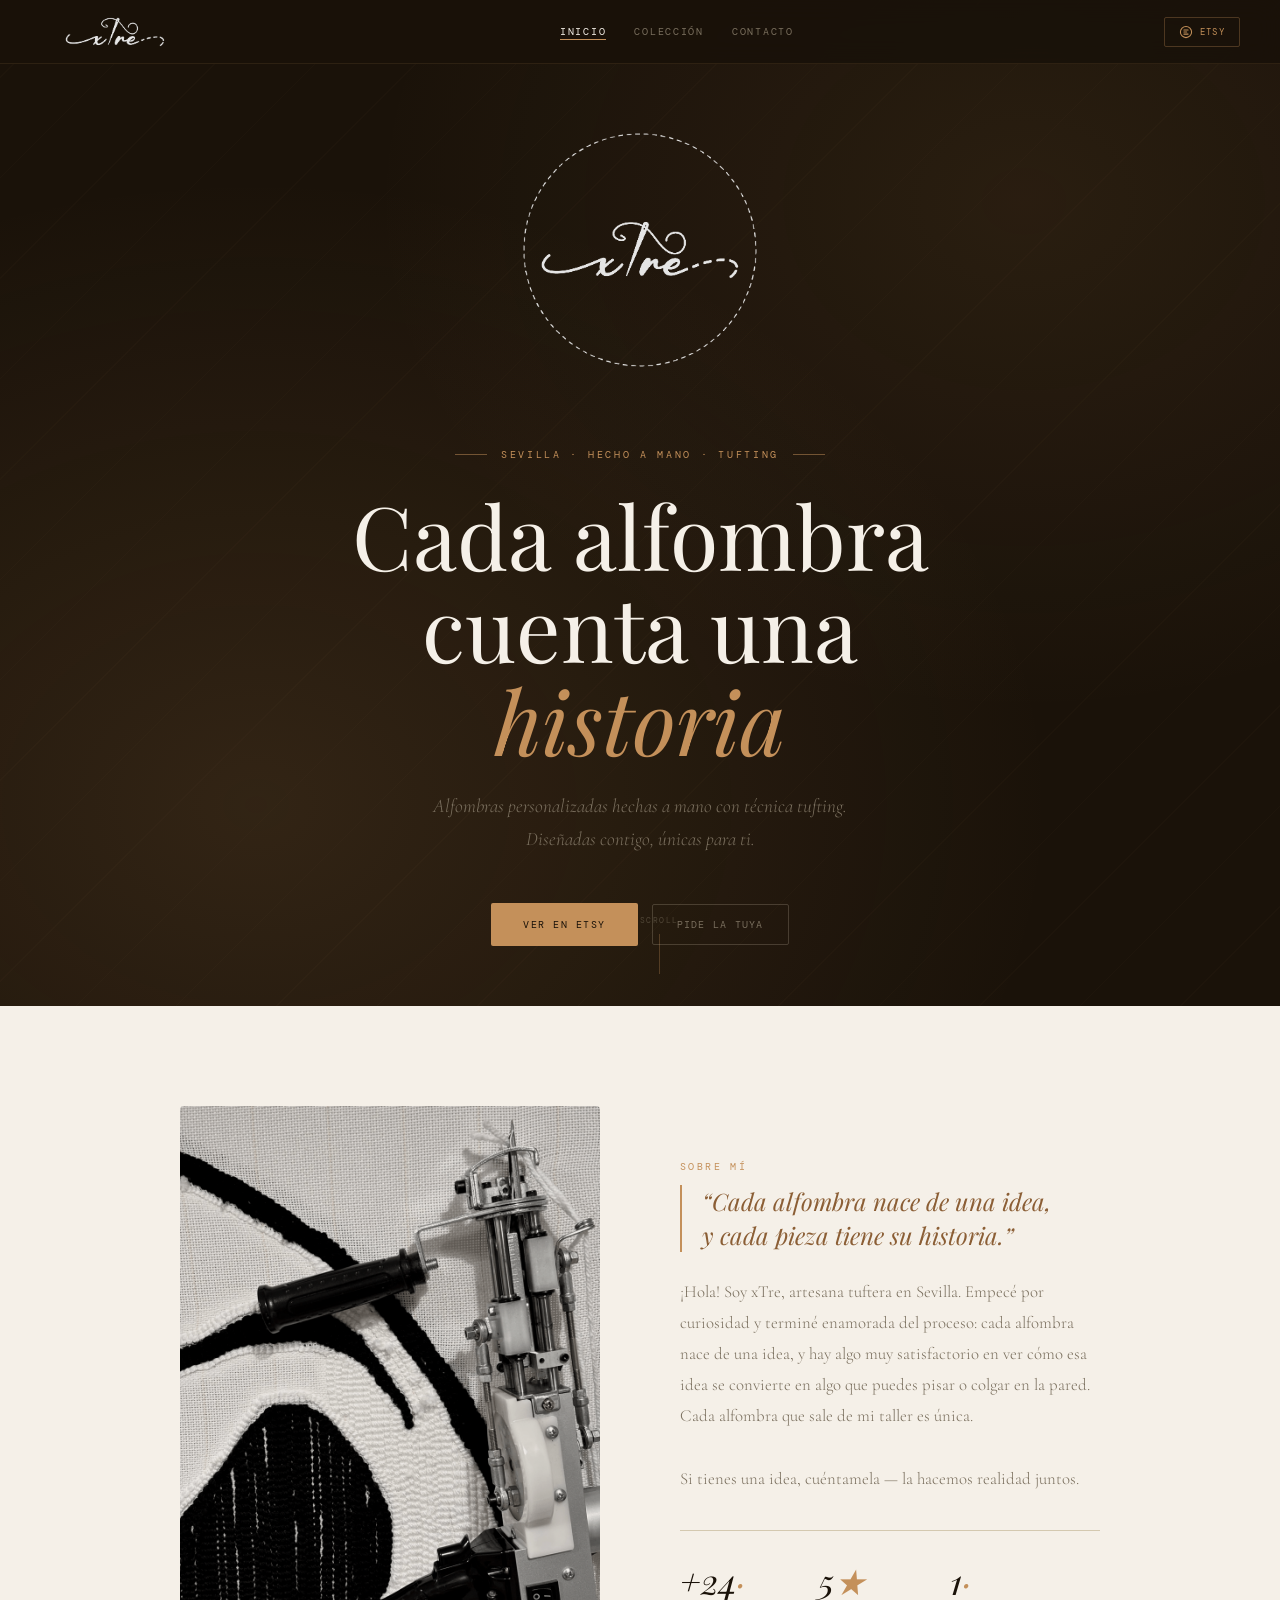
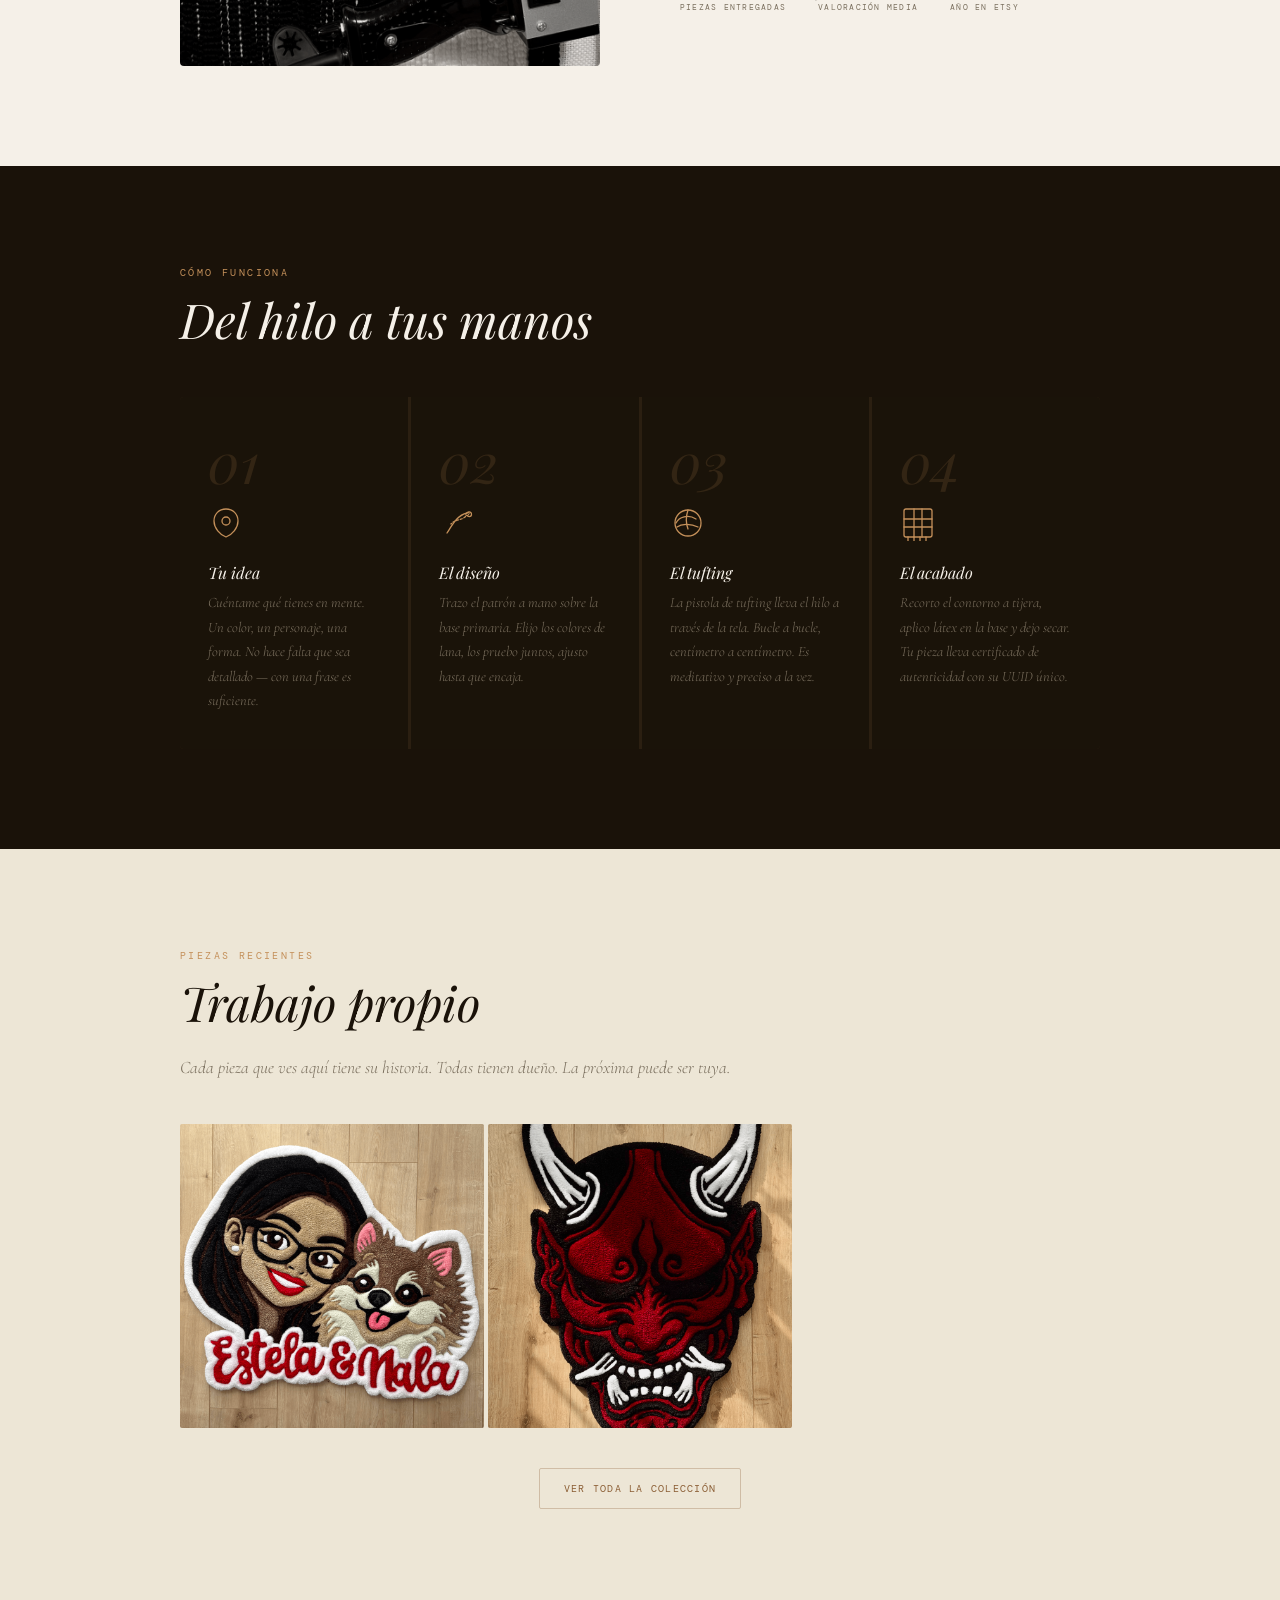
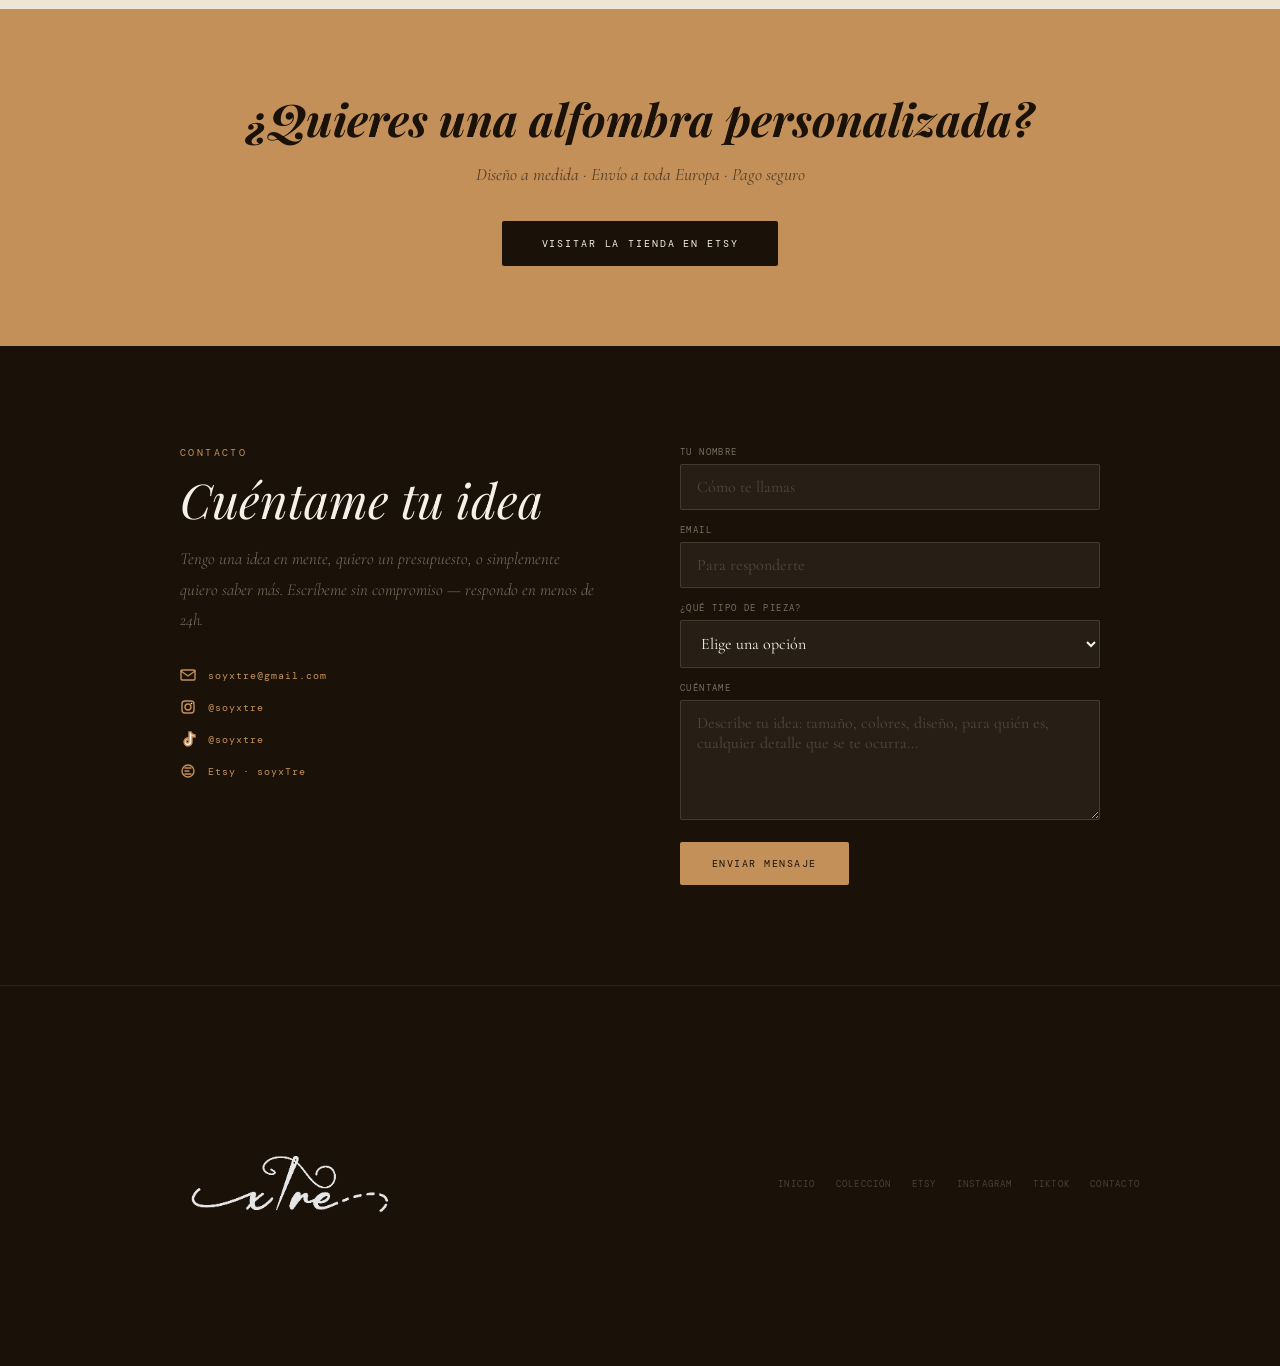
==== index.html @ 7f1e28dc "soyxtre" ====
<!DOCTYPE html>
<html lang="es">
<head>
<meta charset="UTF-8">
<meta name="viewport" content="width=device-width, initial-scale=1.0">
<link rel="preconnect" href="https://fonts.googleapis.com">
<link href="https://fonts.googleapis.com/css2?family=Playfair+Display:ital,wght@0,400;0,700;1,400&family=Cormorant+Garamond:ital,wght@0,300;0,400;1,300;1,400&family=DM+Mono:wght@300;400&display=swap" rel="stylesheet">
<link rel="stylesheet" href="styles.css">
<title>soyXtre · Alfombras artesanales hechas a mano · Sevilla</title>
<meta name="description" content="Alfombras personalizadas hechas a mano con técnica tufting en Sevilla. Cada pieza es única.">
<style>

:root{
  --ink:#1a1209; --cream:#f5f0e8; --warm:#ede6d6;
  --accent:#c4905a; --accent-dark:#8b5e35;
  --lino:#d4c9b0; --muted:#7a6f5e; --white:#faf8f4;
  --r:4px;
}
*,*::before,*::after{margin:0;padding:0;box-sizing:border-box;}
html{scroll-behavior:smooth;}

body{
  background:var(--ink);color:var(--cream);
  font-family:'Cormorant Garamond',serif;
  overflow-x:hidden;
}

/* ── SECTIONS BASE ── */
.section{padding:100px 0;}
.container{max-width:1000px;margin:0 auto;padding:0 40px;}
.sec-label{
  font-family:'DM Mono',monospace;font-size:.6rem;
  letter-spacing:.25em;text-transform:uppercase;color:var(--accent);
  margin-bottom:12px;
}
.sec-title{
  font-family:'Playfair Display',serif;font-size:clamp(2rem,4vw,3rem);
  font-weight:400;font-style:italic;color:var(--cream);
  line-height:1.2;margin-bottom:20px;
}
.sec-title span{color:var(--accent);}
.sec-body{
  font-family:'Cormorant Garamond',serif;font-size:1.1rem;
  font-weight:300;font-style:italic;color:var(--muted);
  line-height:1.8;max-width:560px;
}

/* ── HERO ── */
.hero{
  min-height:100vh;display:flex;flex-direction:column;
  align-items:center;justify-content:center;
  text-align:center;position:relative;overflow:hidden;
  padding:100px 40px 60px;
}
.hero::before{
  content:'';position:absolute;inset:0;z-index:0;
  background:
    radial-gradient(ellipse at 20% 80%,rgba(196,144,90,.14) 0%,transparent 55%),
    radial-gradient(ellipse at 80% 20%,rgba(196,144,90,.09) 0%,transparent 45%),
    repeating-linear-gradient(-45deg,transparent,transparent 70px,
      rgba(196,144,90,.022) 70px,rgba(196,144,90,.022) 71px);
}
.hero-content{position:relative;z-index:1;max-width:720px;}
.hero-logo{
  margin:0 auto 48px;
}
.hero-logo img{
  height:300px;display:block;margin:0 auto;
  filter:invert(1) brightness(0.9);
  clip-path:circle(42% at 50% 50%);
  animation:fadeDown .9s .1s ease both;
}
.hero-eyebrow{
  font-family:'DM Mono',monospace;font-size:.6rem;
  letter-spacing:.28em;text-transform:uppercase;color:var(--accent);
  margin-bottom:28px;
  display:flex;align-items:center;justify-content:center;gap:14px;
  animation:fadeUp .8s .3s ease both;opacity:0;
}
.hero-eyebrow::before,.hero-eyebrow::after{
  content:'';display:block;width:32px;height:1px;
  background:var(--accent);opacity:.5;
}
.hero-headline{
  font-family:'Playfair Display',serif;
  font-size:clamp(2.8rem,7vw,5.5rem);
  font-weight:400;line-height:1.05;
  color:var(--cream);margin-bottom:24px;
  animation:fadeUp .8s .4s ease both;opacity:0;
}
.hero-headline em{color:var(--accent);font-style:italic;}
.hero-sub{
  font-family:'Cormorant Garamond',serif;font-size:1.2rem;
  font-weight:300;font-style:italic;color:var(--muted);
  line-height:1.7;margin-bottom:48px;
  animation:fadeUp .8s .55s ease both;opacity:0;
}
.hero-actions{
  display:flex;align-items:center;justify-content:center;gap:14px;flex-wrap:wrap;
  animation:fadeUp .8s .7s ease both;opacity:0;
}
.btn-primary{
  font-family:'DM Mono',monospace;font-size:.62rem;
  letter-spacing:.15em;text-transform:uppercase;
  background:var(--accent);color:var(--ink);
  border:none;border-radius:2px;padding:15px 32px;
  cursor:pointer;text-decoration:none;
  transition:background .2s,transform .1s;display:inline-block;
}
.btn-primary:hover{background:#d4a472;}
.btn-ghost{
  font-family:'DM Mono',monospace;font-size:.6rem;
  letter-spacing:.13em;text-transform:uppercase;
  background:transparent;color:var(--muted);
  border:1px solid rgba(212,201,176,.22);border-radius:2px;
  padding:13px 24px;cursor:pointer;text-decoration:none;
  transition:color .2s,border-color .2s;display:inline-block;
}
.btn-ghost:hover{color:var(--cream);border-color:rgba(212,201,176,.5);}

.hero-scroll {
  display: none;
}

@media (min-width: 768px) {
  .hero-scroll {
    position:absolute;bottom:32px;left:50%;transform:translateX(-50%);
    font-family:'DM Mono',monospace;font-size:.52rem;letter-spacing:.18em;
    text-transform:uppercase;color:rgba(122,111,94,.5);
    display:flex;flex-direction:column;align-items:center;gap:8px;
    animation:fadeUp .8s 1.1s ease both;opacity:0;
  }
  .hero-scroll::after{
    content:'';width:1px;height:40px;background:rgba(196,144,90,.3);
    animation:scrollLine 2s 1.5s ease infinite;
  }
  @keyframes scrollLine{
    0%{transform:scaleY(0);transform-origin:top;}
    50%{transform:scaleY(1);transform-origin:top;}
    51%{transform:scaleY(1);transform-origin:bottom;}
    100%{transform:scaleY(0);transform-origin:bottom;}
  }
}



/* ── SOBRE MÍ ── */
.about{background:var(--cream);color:var(--ink);}
.about-grid{
  display:grid;grid-template-columns:1fr 1fr;gap:80px;align-items:center;
}
.about-img-wrap{
  aspect-ratio:3/4;background:var(--warm);border-radius:var(--r);
  overflow:hidden;position:relative;
}
.about-img-placeholder{
  width:100%;height:100%;display:flex;align-items:center;justify-content:center;
  background:linear-gradient(135deg,var(--warm) 0%,var(--lino) 100%);
}
.about-img-placeholder .about-placeholder-text{
  position:absolute;bottom:24px;left:24px;right:24px;
  font-family:'DM Mono',monospace;font-size:.52rem;letter-spacing:.12em;
  text-transform:uppercase;color:var(--muted);opacity:.6;
}
.about-img-placeholder img {
  width: 100%;
  height: 100%;
  object-fit: cover;
  display: block;
}
.about-text .sec-title{color:var(--ink);}
.about-logo-img{
  height:120px;width:auto;display:block;
  /* ink on cream bg: shows naturally, clip removes dashed circle */
  clip-path:circle(42% at 50% 50%);
}
.about-quote{
  font-family:'Playfair Display',serif;font-size:1.5rem;
  font-style:italic;color:var(--accent-dark);
  line-height:1.4;margin-bottom:24px;border-left:2px solid var(--accent);
  padding-left:20px;
}
.about-body{
  font-family:'Cormorant Garamond',serif;font-size:1.05rem;
  font-weight:300;color:var(--muted);line-height:1.85;
}
.about-stats{
  display:flex;gap:32px;margin-top:36px;padding-top:32px;
  border-top:1px solid var(--lino);
}
.stat-item{}
.stat-n{
  font-family:'Playfair Display',serif;font-size:2.2rem;
  font-style:italic;color:var(--ink);line-height:1;
}
.stat-n span{color:var(--accent);}
.stat-label{
  font-family:'DM Mono',monospace;font-size:.52rem;letter-spacing:.15em;
  text-transform:uppercase;color:var(--muted);margin-top:4px;
}

/* ── PROCESO ── */
.process{background:var(--ink);}
.process-grid{
  display:grid;grid-template-columns:repeat(4,1fr);gap:3px;
  background:rgba(196,144,90,.1);border-radius:var(--r);overflow:hidden;
  margin-top:48px;
}
.process-step{
  background:rgba(26,18,9,.95);padding:36px 28px;
  position:relative;
}
.step-num{
  font-family:'Playfair Display',serif;font-size:3.5rem;
  font-style:italic;color:rgba(196,144,90,.15);line-height:1;
  margin-bottom:16px;
}
.step-icon{
  width:36px;height:36px;margin-bottom:16px;
  stroke:var(--accent);fill:none;stroke-width:1.3;
  stroke-linecap:round;stroke-linejoin:round;
}
.step-title{
  font-family:'Playfair Display',serif;font-size:1rem;
  font-style:italic;color:var(--cream);margin-bottom:8px;
}
.step-body{
  font-family:'Cormorant Garamond',serif;font-size:.9rem;
  font-weight:300;font-style:italic;color:var(--muted);line-height:1.7;
}

/* ── GALERÍA ── */
.gallery-sec{background:var(--warm);}
.gallery-sec .sec-title{color:var(--ink);}
.gallery-sec .sec-body{color:var(--muted);}
.gallery-grid-home{
  display:grid;
  grid-template-columns:repeat(auto-fill,minmax(240px,1fr));
  gap:4px;margin-top:40px;
}
.gallery-card{
  aspect-ratio:1;overflow:hidden;border-radius:2px;
  background:var(--lino);position:relative;cursor:pointer;
}
.gallery-card img{
  width:100%;height:100%;object-fit:cover;
  transition:transform .5s ease;display:block;
}
.gallery-card:hover img{transform:scale(1.06);}
.gallery-card-overlay{
  position:absolute;inset:0;
  background:linear-gradient(to top,rgba(26,18,9,.8) 0%,transparent 60%);
  opacity:0;transition:opacity .3s;
  display:flex;align-items:flex-end;padding:16px;
}
.gallery-card:hover .gallery-card-overlay{opacity:1;}
.gallery-card-name{
  font-family:'Playfair Display',serif;font-size:.95rem;
  font-style:italic;color:var(--cream);
}
.gallery-placeholder{
  width:100%;height:100%;
  background:linear-gradient(135deg,var(--lino) 0%,var(--warm) 100%);
  display:flex;align-items:center;justify-content:center;
}
.gallery-placeholder svg{
  width:36px;height:36px;stroke:rgba(139,94,53,.4);fill:none;
  stroke-width:1.2;stroke-linecap:round;
}
.gallery-cta{
  text-align:center;margin-top:40px;
}

/* ── CONTACTO ── */
.contact-sec{background:var(--ink);}
.contact-grid{
  display:grid;grid-template-columns:1fr 1fr;gap:80px;align-items:start;
}
.contact-info .sec-title{margin-bottom:16px;}
.contact-info p{
  font-family:'Cormorant Garamond',serif;font-size:1.05rem;
  font-weight:300;font-style:italic;color:var(--muted);
  line-height:1.8;margin-bottom:32px;
}
.contact-details{display:flex;flex-direction:column;gap:16px;}
.contact-detail{
  display:flex;align-items:center;gap:12px;
}
.contact-detail svg{
  width:16px;height:16px;stroke:var(--accent);fill:none;
  stroke-width:1.4;stroke-linecap:round;flex-shrink:0;
}
.contact-detail span{
  font-family:'DM Mono',monospace;font-size:.62rem;
  letter-spacing:.1em;color:var(--muted);
}
.contact-detail a{color:var(--accent);text-decoration:none;}
.contact-detail a:hover{color:var(--cream);}

/* FORM */
.contact-form{display:flex;flex-direction:column;gap:14px;}
.form-field{display:flex;flex-direction:column;gap:6px;}
.form-label{
  font-family:'DM Mono',monospace;font-size:.55rem;
  letter-spacing:.16em;text-transform:uppercase;color:var(--muted);
}
.form-input{
  background:rgba(245,240,232,.06);
  border:1px solid rgba(212,201,176,.16);
  border-radius:2px;padding:12px 16px;
  font-family:'Cormorant Garamond',serif;font-size:1rem;
  color:var(--cream);outline:none;width:100%;
  transition:border-color .2s,background .2s;
}
.form-input:focus{
  border-color:rgba(196,144,90,.5);
  background:rgba(245,240,232,.09);
}
.form-input::placeholder{color:rgba(122,111,94,.5);}
textarea.form-input{resize:vertical;min-height:120px;}
.form-submit{
  display:flex;align-items:center;gap:12px;margin-top:8px;
}
.form-status{
  font-family:'DM Mono',monospace;font-size:.58rem;
  letter-spacing:.1em;color:rgba(138,173,142,.8);
  display:none;
}
.form-status.show{display:block;}

/* ── ETSY BANNER ── */
.etsy-banner-sec{
  background:var(--accent);padding:80px 40px;text-align:center;
}
.etsy-banner-title{
  font-family:'Playfair Display',serif;font-size:clamp(1.8rem,4vw,2.8rem);
  font-style:italic;color:var(--ink);margin-bottom:16px;
}
.etsy-banner-sub{
  font-family:'Cormorant Garamond',serif;font-size:1.1rem;
  font-style:italic;color:rgba(26,18,9,.65);margin-bottom:36px;
}
.btn-etsy-big{
  font-family:'DM Mono',monospace;font-size:.65rem;
  letter-spacing:.18em;text-transform:uppercase;
  background:var(--ink);color:var(--cream);
  border:none;border-radius:2px;padding:16px 40px;
  cursor:pointer;text-decoration:none;display:inline-block;
  transition:opacity .2s;
}
.btn-etsy-big:hover{opacity:.8;}

/* ── ANIMATIONS ── */
@keyframes fadeUp{from{opacity:0;transform:translateY(16px)}to{opacity:1;transform:none}}
@keyframes fadeDown{from{opacity:0;transform:translateY(-12px)}to{opacity:1;transform:none}}
.reveal{
  opacity:0;transform:translateY(24px);
  transition:opacity .7s ease,transform .7s ease;
}
.reveal.visible{opacity:1;transform:none;}

/* ── RESPONSIVE ── */
@media(max-width:768px){
  .container{padding:0 20px;}
  .section{padding:72px 0;}
  .about-grid,.contact-grid{grid-template-columns:1fr;gap:48px;}
  .process-grid{grid-template-columns:repeat(2,1fr);}
  .nav-links{display:none;}
  .hero-headline{font-size:2.8rem;}
}
</style>
</head>
<body>

<nav class="site-nav">
  <a class="nav-logo" href="index.html">
    <img src="[data-uri]" alt="soyXtre">
  </a>
  <div class="nav-links">
    <a href="index.html" class="active">Inicio</a>
      <a href="certs.html">Colección</a>
      <a href="index.html#contacto">Contacto</a>
  </div>
  <a class="nav-etsy" href="https://www.etsy.com/shop/soyxTre" target="_blank" rel="noopener">
    <svg viewBox="0 0 20 20" fill="none" stroke="currentColor" stroke-width="1.5" stroke-linecap="round"><path d="M10 2C5.6 2 2 5.6 2 10s3.6 8 8 8 8-3.6 8-8-3.6-8-8-8z"/><path d="M7 7h6M7 10h4M7 13h6"/></svg>
    Etsy
  </a>
</nav>

<!-- ── HERO ── -->
<section class="hero" id="inicio">
  <div class="hero-content">
    <div class="hero-logo">
      <img src="[data-uri]" alt="soyXtre">
    </div>
    <div class="hero-eyebrow">Sevilla · Hecho a mano · Tufting</div>
    <h1 class="hero-headline">
      Cada alfombra<br>cuenta una <em>historia</em>
    </h1>
    <p class="hero-sub">
      Alfombras personalizadas hechas a mano con técnica tufting.<br>
      Diseñadas contigo, únicas para ti.
    </p>
    <div class="hero-actions">
      <a href="https://www.etsy.com/shop/soyxTre" target="_blank" class="btn-primary">Ver en Etsy</a>
      <a href="#contacto" class="btn-ghost">Pide la tuya</a>
    </div>
  </div>
  <div class="hero-scroll">Scroll</div>
</section>

<!-- ── SOBRE MÍ ── -->
<section class="section about" id="sobre-mi">
  <div class="container">
    <div class="about-grid">
      <div class="about-img-wrap reveal">
        <div class="about-img-placeholder">
          <img src="[data-uri]" alt="soyXtre">
        </div>
      </div>
      <div class="about-text reveal">
        <div class="sec-label">Sobre mí</div>
        <div class="about-quote">
          “Cada alfombra nace de una idea,<br> y cada pieza tiene su historia.”
        </div>
        <p class="about-body">
        ¡Hola! Soy xTre, artesana tuftera en Sevilla. Empecé por curiosidad y terminé enamorada del proceso: cada alfombra nace de una idea, y hay algo muy satisfactorio en ver cómo esa idea se convierte en algo que puedes pisar o colgar en la pared.
        Cada alfombra que sale de mi taller es única. <br><br>Si tienes una idea, cuéntamela — la hacemos realidad juntos.
        </p>
        <div class="about-stats">
          <div class="stat-item">
            <div class="stat-n">+24<span>·</span></div>
            <div class="stat-label">Piezas entregadas</div>
          </div>
          <div class="stat-item">
            <div class="stat-n">5<span>★</span></div>
            <div class="stat-label">Valoración media</div>
          </div>
          <div class="stat-item">
            <div class="stat-n">1<span>·</span></div>
            <div class="stat-label">Año en Etsy</div>
          </div>
        </div>
      </div>
    </div>
  </div>
</section>

<!-- ── PROCESO ── -->
<section class="section process" id="proceso">
  <div class="container">
    <div class="sec-label reveal">Cómo funciona</div>
    <h2 class="sec-title reveal">Del hilo a tus <em>manos</em></h2>
    <div class="process-grid">
      <div class="process-step reveal">
        <div class="step-num">01</div>
        <svg class="step-icon" viewBox="0 0 36 36">
          <path d="M18 4 C11 4,6 9,6 16 C6 23,12 30,18 32 C24 30,30 23,30 16 C30 9,25 4,18 4Z"/>
          <circle cx="18" cy="16" r="4"/>
        </svg>
        <div class="step-title">Tu idea</div>
        <p class="step-body">Cuéntame qué tienes en mente. Un color, un personaje, una forma. No hace falta que sea detallado — con una frase es suficiente.</p>
      </div>
      <div class="process-step reveal">
        <div class="step-num">02</div>
        <svg class="step-icon" viewBox="0 0 36 36">
          <path d="M8 28 C12 22,18 10,28 8"/>
          <path d="M28 8 C30 6,33 7,32.5 10 C32 12,29 12,28 10.5"/>
          <ellipse cx="28.5" cy="9" rx="2" ry="1.2" transform="rotate(-45 28.5 9)" stroke-width="1"/>
          <path d="M26.5 11.5 C22 16,16 14,12 19" stroke-dasharray="2 2"/>
        </svg>
        <div class="step-title">El diseño</div>
        <p class="step-body">Trazo el patrón a mano sobre la base primaria. Elijo los colores de lana, los pruebo juntos, ajusto hasta que encaja.</p>
      </div>
      <div class="process-step reveal">
        <div class="step-num">03</div>
        <svg class="step-icon" viewBox="0 0 36 36">
          <circle cx="18" cy="18" r="13"/>
          <path d="M6 18 C9 12,18 9,26 14"/>
          <path d="M7 22 C11 19,20 18,28 22"/>
          <path d="M18 5 C16 11,15 16,18 24"/>
        </svg>
        <div class="step-title">El tufting</div>
        <p class="step-body">La pistola de tufting lleva el hilo a través de la tela. Bucle a bucle, centímetro a centímetro. Es meditativo y preciso a la vez.</p>
      </div>
      <div class="process-step reveal">
        <div class="step-num">04</div>
        <svg class="step-icon" viewBox="0 0 36 36">
          <rect x="4" y="4" width="28" height="28" rx="2"/>
          <line x1="4" y1="14" x2="32" y2="14"/>
          <line x1="4" y1="22" x2="32" y2="22"/>
          <line x1="14" y1="4" x2="14" y2="32"/>
          <line x1="22" y1="4" x2="22" y2="32"/>
          <line x1="8" y1="32" x2="8" y2="36"/>
          <line x1="14" y1="32" x2="14" y2="36"/>
          <line x1="20" y1="32" x2="20" y2="36"/>
          <line x1="26" y1="32" x2="26" y2="36"/>
        </svg>
        <div class="step-title">El acabado</div>
        <p class="step-body">Recorto el contorno a tijera, aplico látex en la base y dejo secar. Tu pieza lleva certificado de autenticidad con su UUID único.</p>
      </div>
    </div>
  </div>
</section>

<!-- ── GALERÍA ── -->
<section class="section gallery-sec" id="galeria">
  <div class="container">
    <div class="sec-label reveal">Piezas recientes</div>
    <h2 class="sec-title reveal" style="color:var(--ink);">Trabajo <em>propio</em></h2>
    <p class="sec-body reveal">Cada pieza que ves aquí tiene su historia. Todas tienen dueño. La próxima puede ser tuya.</p>
    <div class="gallery-grid-home" id="gallery-home">
      <!-- populated by JS from certs JSONs -->
    </div>
    <div class="gallery-cta reveal">
      <a href="certs.html" class="btn-ghost" style="border-color:rgba(139,94,53,.3);color:var(--accent-dark);">Ver toda la colección</a>
    </div>
  </div>
</section>

<!-- ── ETSY BANNER ── -->
<div class="etsy-banner-sec reveal">
  <h2 class="etsy-banner-title">¿Quieres una alfombra personalizada?</h2>
  <p class="etsy-banner-sub">Diseño a medida · Envío a toda Europa · Pago seguro</p>
  <a href="https://www.etsy.com/shop/soyxTre" target="_blank" class="btn-etsy-big">Visitar la tienda en Etsy</a>
</div>

<!-- ── CONTACTO ── -->
<section class="section contact-sec" id="contacto">
  <div class="container">
    <div class="contact-grid">
      <div class="contact-info reveal">
        <div class="sec-label">Contacto</div>
        <h2 class="sec-title">Cuéntame tu <em>idea</em></h2>
        <p>Tengo una idea en mente, quiero un presupuesto, o simplemente quiero saber más. Escríbeme sin compromiso — respondo en menos de 24h.</p>
        <div class="contact-details">
          <div class="contact-detail">
            <svg viewBox="0 0 16 16"><path d="M14 3H2a1 1 0 0 0-1 1v8a1 1 0 0 0 1 1h12a1 1 0 0 0 1-1V4a1 1 0 0 0-1-1z"/><path d="M1 4l7 5 7-5"/></svg>
            <span><a href="mailto:soyxtre@gmail.com">soyxtre@gmail.com</a></span>
          </div>
          <div class="contact-detail">
            <svg viewBox="0 0 16 16"><rect x="2" y="2" width="12" height="12" rx="3"/><circle cx="8" cy="8" r="3"/><circle cx="11.5" cy="4.5" r=".8" fill="currentColor" stroke="none"/></svg>
            <span><a href="https://www.instagram.com/soyxtre/" target="_blank">@soyxtre</a></span>
          </div>
          <div class="contact-detail">
            <svg viewBox="0 0 16 16" fill="none" xmlns="http://www.w3.org/2000/svg"><path d="M11 1h-2v9.5a1.5 1.5 0 1 1-1.5-1.5c.17 0 .34.03.5.07V6.93A4 4 0 1 0 12 10.5V5.41A6.07 6.07 0 0 0 15 6V4a4.07 4.07 0 0 1-4-3z" fill="currentColor"/></svg>
            <span><a href="https://www.tiktok.com/@soyxtre" target="_blank">@soyxtre</a></span>
          </div>
          <div class="contact-detail">
            <svg viewBox="0 0 16 16"><path d="M8 2C5 2,2 4.7,2 8s3 6,6 6 6-2.7 6-6-2.7-6-6-6z"/><path d="M5 5h6M5 8h4M5 11h6"/></svg>
            <span><a href="https://www.etsy.com/shop/soyxTre" target="_blank">Etsy · soyxTre</a></span>
          </div>
        </div>
      </div>
      <div class="contact-form-wrap reveal">
        <form class="contact-form" id="contact-form">
          <div class="form-field">
            <label class="form-label" for="cf-name">Tu nombre</label>
            <input type="text" id="cf-name" class="form-input" placeholder="Cómo te llamas" required>
          </div>
          <div class="form-field">
            <label class="form-label" for="cf-email">Email</label>
            <input type="email" id="cf-email" class="form-input" placeholder="Para responderte" required>
          </div>
          <div class="form-field">
            <label class="form-label" for="cf-subject">¿Qué tipo de pieza?</label>
            <select id="cf-subject" class="form-input">
              <option value="">Elige una opción</option>
              <option>Alfombra de suelo personalizada</option>
              <option>Alfombra de pared</option>
              <option>Reposamuñecas de teclado</option>
              <option>Alfombra de coche</option>
              <option>Tengo una idea propia</option>
              <option>Solo quiero información</option>
            </select>
          </div>
          <div class="form-field">
            <label class="form-label" for="cf-msg">Cuéntame</label>
            <textarea id="cf-msg" class="form-input" placeholder="Describe tu idea: tamaño, colores, diseño, para quién es, cualquier detalle que se te ocurra..." required></textarea>
          </div>
          <div class="form-submit">
            <button type="submit" class="btn-primary">Enviar mensaje</button>
            <span class="form-status" id="form-status">✓ Mensaje enviado</span>
          </div>
        </form>
      </div>
    </div>
  </div>
</section>

<!-- ── FOOTER ── -->
<footer class="site-footer">
  <div class="footer-inner">
    <div class="footer-brand">
        <img src="[data-uri]" alt="soyXtre">
    </div>
    <div class="footer-links">
      <a href="/">Inicio</a>
      <a href="certs.html">Colección</a>
      <a href="https://www.etsy.com/shop/soyxTre" target="_blank">Etsy</a>
      <a href="https://www.instagram.com/soyxtre/" target="_blank">Instagram</a>
      <a href="https://www.tiktok.com/@soyxtre" target="_blank">Tiktok</a>
      <a href="#contacto">Contacto</a>
    </div>
  </div>
</footer>

<script>
// ── Intersection Observer for reveal animations ───────────────────────────
(function(){
  var els = document.querySelectorAll('.reveal');
  var obs = new IntersectionObserver(function(entries){
    entries.forEach(function(e){
      if(e.isIntersecting){ e.target.classList.add('visible'); obs.unobserve(e.target); }
    });
  }, {threshold: 0.12});
  els.forEach(function(el){ obs.observe(el); });
})();

// ── Load gallery from certs JSONs ────────────────────────────────────────
(function(){
  var grid = document.getElementById('gallery-home');
  if(!grid) return;

  // Try to load a certs index, fall back to known files
  fetch('./index.json')
    .then(function(r){ return r.ok ? r.json() : Promise.reject(); })
    .then(function(ids){ loadCerts(ids.slice(0,6)); })
    .catch(function(){
      // No index — try a few hardcoded for demo
      grid.innerHTML = '<p style="font-family:monospace;font-size:.6rem;letter-spacing:.1em;color:rgba(122,111,94,.4);padding:20px 0;">Añade un <code>certs/index.json</code> con los UUIDs para mostrar la galería.</p>';
    });

  function loadCerts(ids){
    ids.forEach(function(id){
      fetch('./certs/json/' + id + '.json')
        .then(function(r){ return r.json(); })
        .then(function(d){ addCard(d, id); })
        .catch(function(){});
    });
  }

  function addCard(d, id){
    var card = document.createElement('a');
    card.className = 'gallery-card';
    card.href = './certs/' + id;
    if(d.images && d.images[0]){
      var img = document.createElement('img');
      img.src = d.images[0]; img.alt = d.name || ''; img.loading = 'lazy';
      card.appendChild(img);
    } else {
      var ph = document.createElement('div');
      ph.className = 'gallery-placeholder';
      ph.innerHTML = '<svg viewBox="0 0 48 48" stroke-linecap="round"><circle cx="24" cy="24" r="17"/><path d="M7 24 C15 22,33 22,41 24"/></svg>';
      card.appendChild(ph);
    }
    var ov = document.createElement('div');
    ov.className = 'gallery-card-overlay';
    ov.innerHTML = '<span class="gallery-card-name">' + (d.name||'') + '</span>';
    card.appendChild(ov);
    grid.appendChild(card);
  }
})();

// ── Contact form (Formspree or mailto fallback) ───────────────────────────
document.getElementById('contact-form').addEventListener('submit', function(e){
  e.preventDefault();
  var name    = document.getElementById('cf-name').value.trim();
  var email   = document.getElementById('cf-email').value.trim();
  var subject = document.getElementById('cf-subject').value;
  var msg     = document.getElementById('cf-msg').value.trim();

  // Option A: use Formspree — replace YOUR_FORM_ID
  // fetch('https://formspree.io/f/YOUR_FORM_ID', {
  //   method:'POST', headers:{'Content-Type':'application/json'},
  //   body: JSON.stringify({name,email,subject,message:msg})
  // }).then(...)

  // Option B: mailto fallback (works without backend)
  var body = encodeURIComponent(
    'Nombre: ' + name + '\n' +
    'Email: ' + email + '\n' +
    'Tipo de pieza: ' + subject + '\n\n' +
    msg
  );
  window.location.href = 'mailto:soyxtre@gmail.com?subject=Encargo soyXtre&body=' + body;

  var status = document.getElementById('form-status');
  status.classList.add('show');
  setTimeout(function(){ status.classList.remove('show'); }, 3000);
});
</script>
</body>
</html>
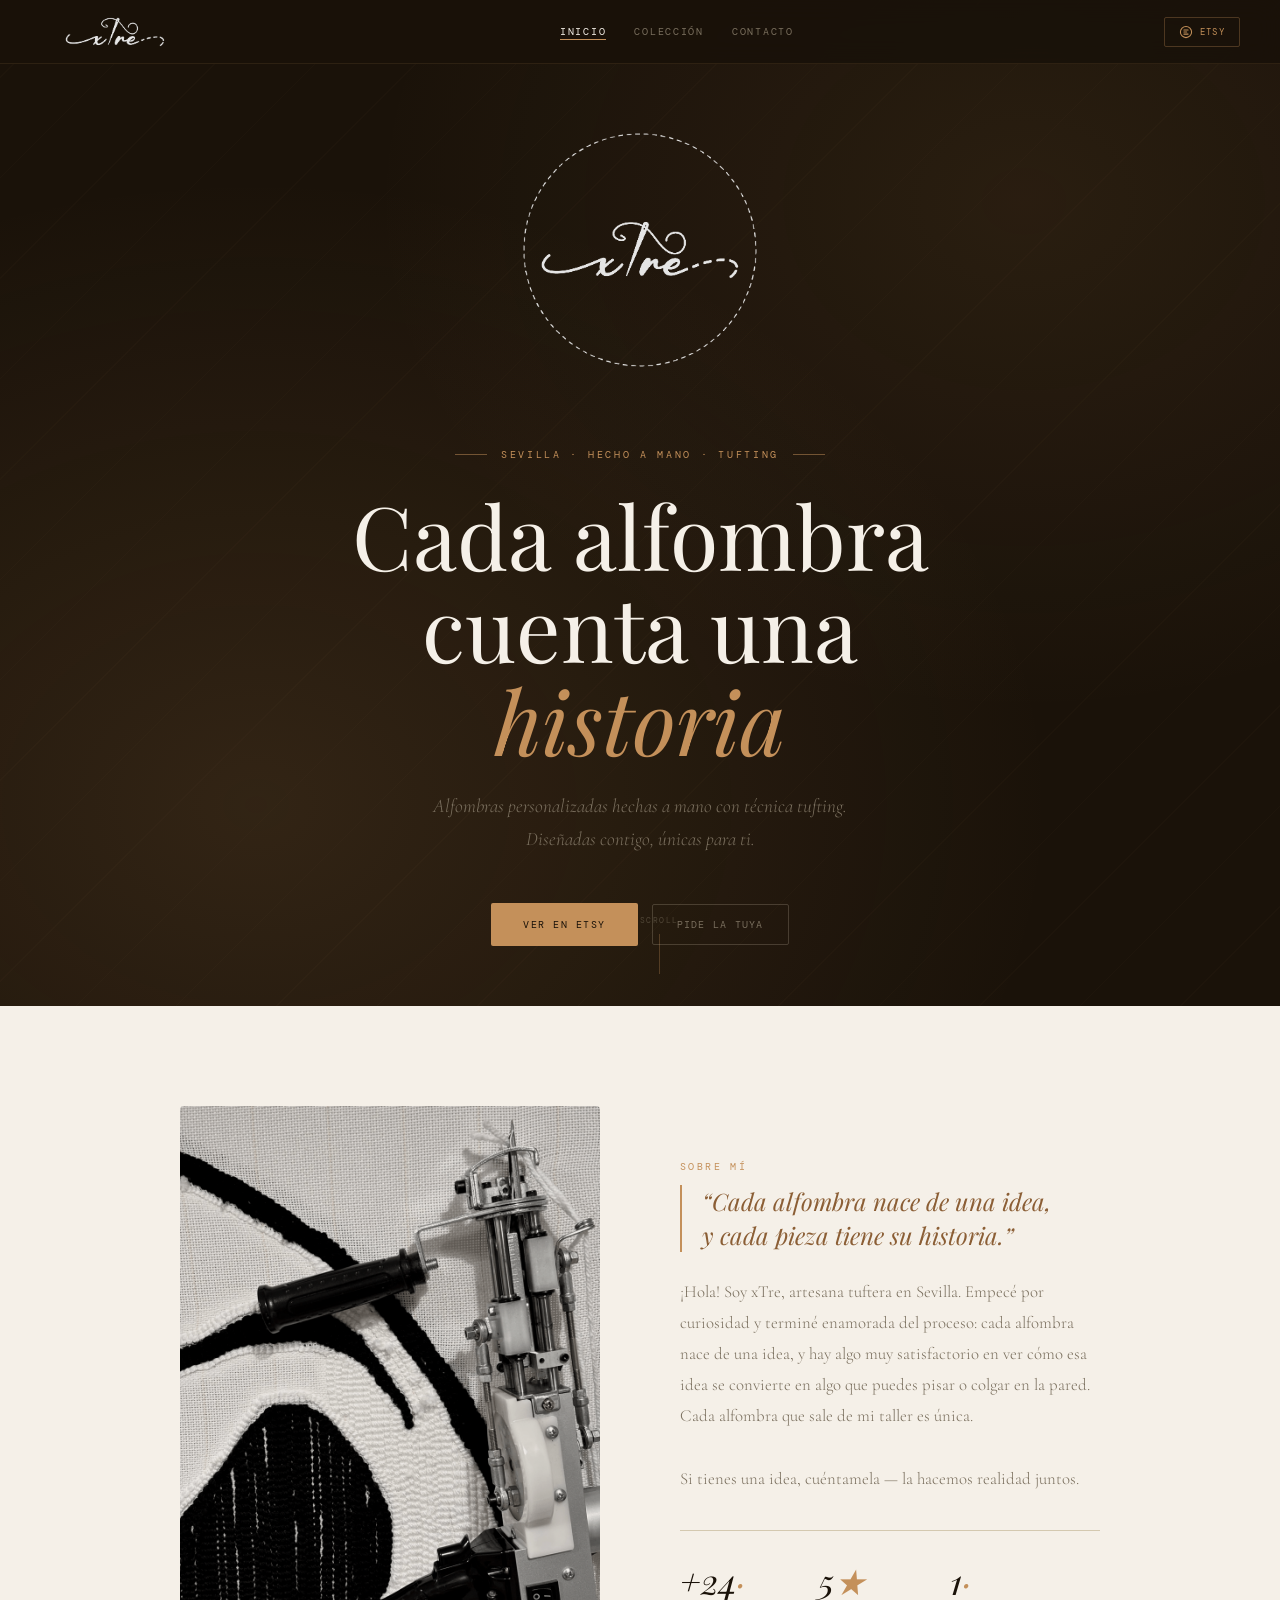
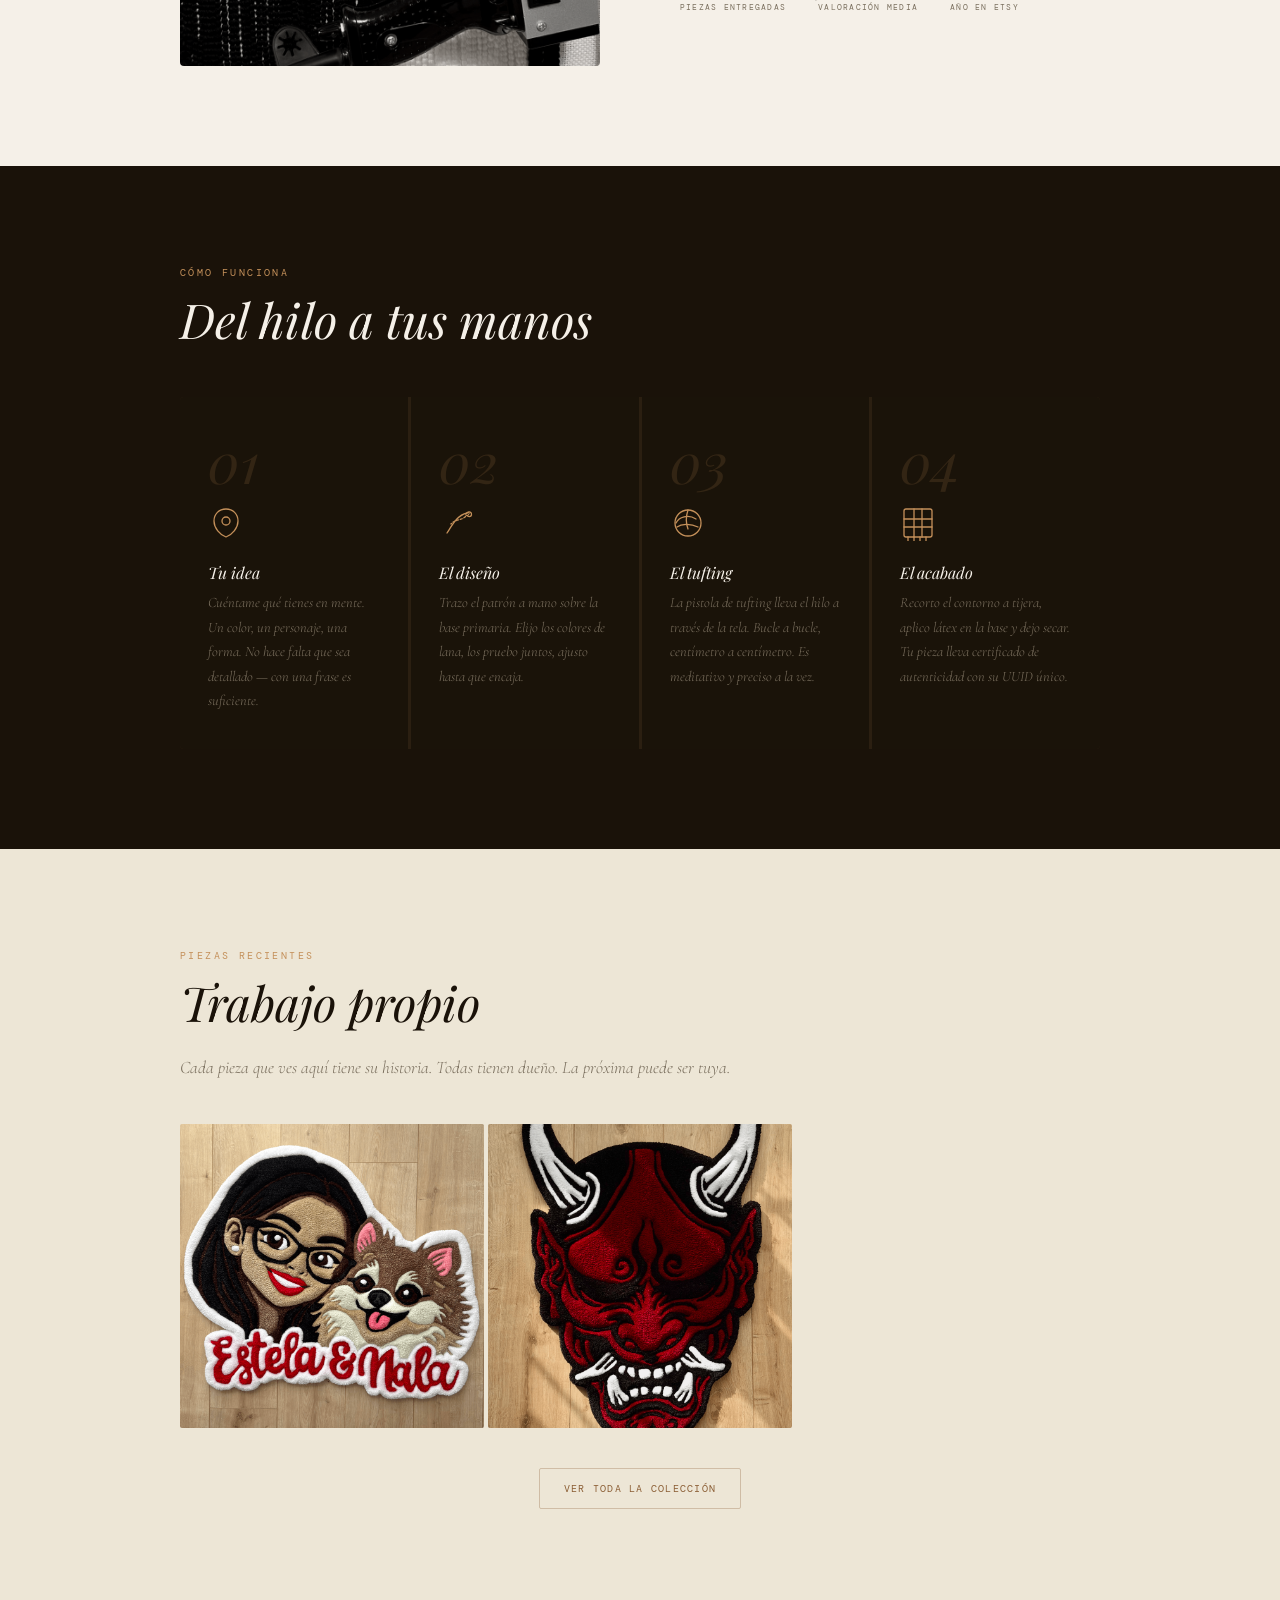
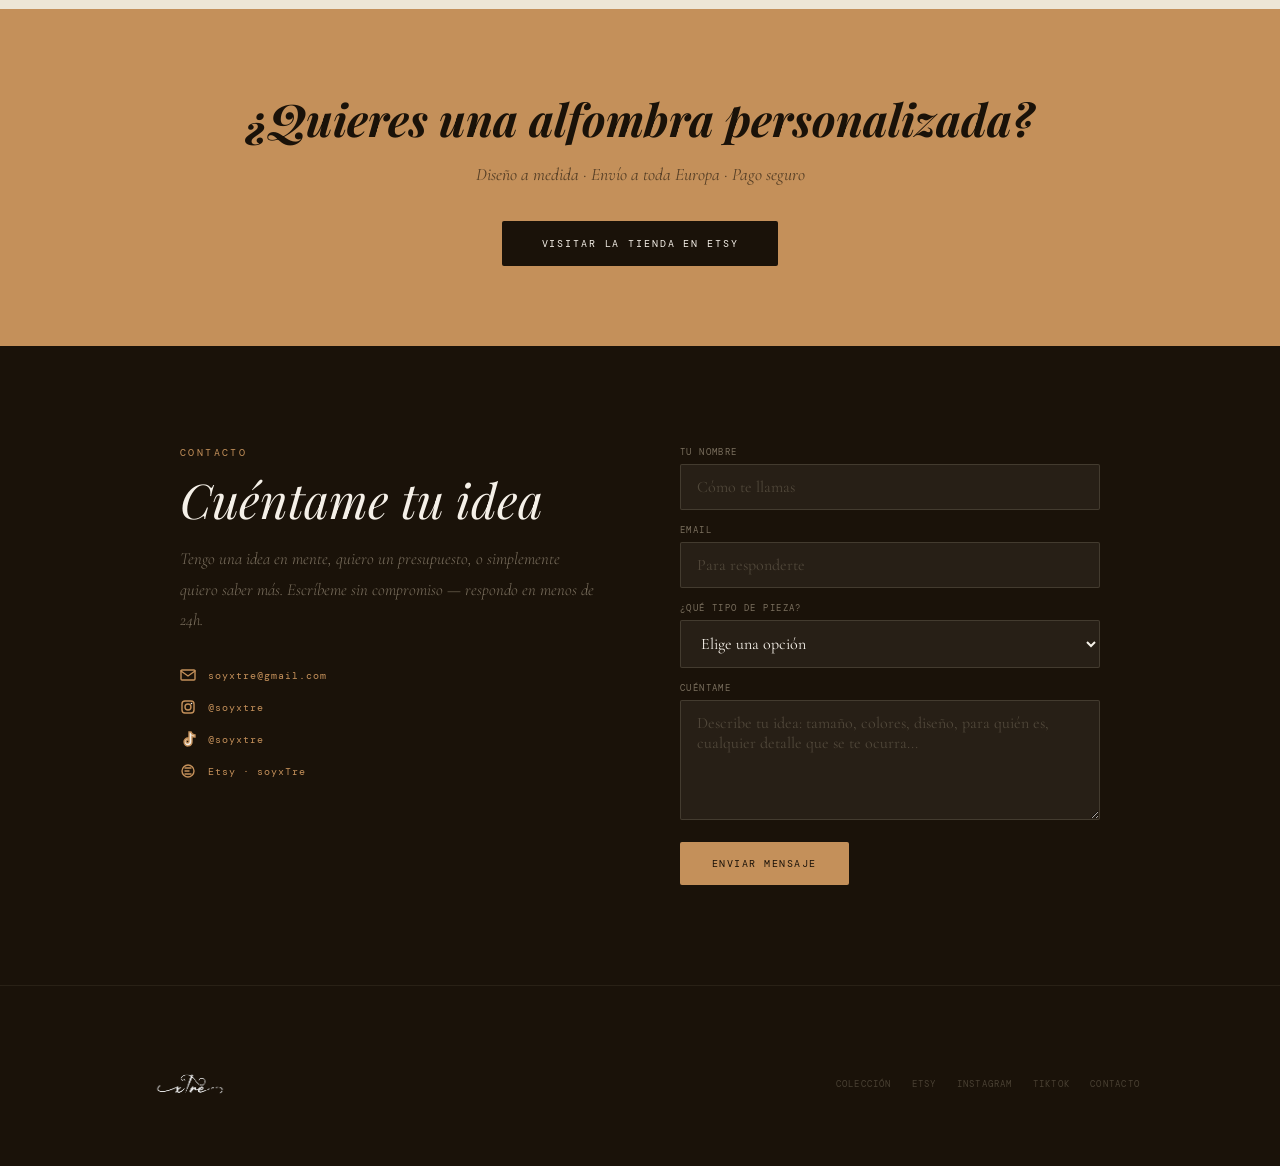
==== commit 12bf246c: "soyxtre" ====
--- a/index.html
+++ b/index.html
@@ -142,8 +142,6 @@
   }
 }
 
-
-
 /* ── SOBRE MÍ ── */
 .about{background:var(--cream);color:var(--ink);}
 .about-grid{
@@ -349,25 +347,6 @@
   transition:opacity .2s;
 }
 .btn-etsy-big:hover{opacity:.8;}
-
-/* ── ANIMATIONS ── */
-@keyframes fadeUp{from{opacity:0;transform:translateY(16px)}to{opacity:1;transform:none}}
-@keyframes fadeDown{from{opacity:0;transform:translateY(-12px)}to{opacity:1;transform:none}}
-.reveal{
-  opacity:0;transform:translateY(24px);
-  transition:opacity .7s ease,transform .7s ease;
-}
-.reveal.visible{opacity:1;transform:none;}
-
-/* ── RESPONSIVE ── */
-@media(max-width:768px){
-  .container{padding:0 20px;}
-  .section{padding:72px 0;}
-  .about-grid,.contact-grid{grid-template-columns:1fr;gap:48px;}
-  .process-grid{grid-template-columns:repeat(2,1fr);}
-  .nav-links{display:none;}
-  .hero-headline{font-size:2.8rem;}
-}
 </style>
 </head>
 <body>
@@ -381,6 +360,9 @@
       <a href="certs.html">Colección</a>
       <a href="index.html#contacto">Contacto</a>
   </div>
+  <button class="nav-burger" aria-label="Menú">
+    <span></span><span></span><span></span>
+  </button>
   <a class="nav-etsy" href="https://www.etsy.com/shop/soyxTre" target="_blank" rel="noopener">
     <svg viewBox="0 0 20 20" fill="none" stroke="currentColor" stroke-width="1.5" stroke-linecap="round"><path d="M10 2C5.6 2 2 5.6 2 10s3.6 8 8 8 8-3.6 8-8-3.6-8-8-8z"/><path d="M7 7h6M7 10h4M7 13h6"/></svg>
     Etsy
@@ -595,7 +577,6 @@
         <img src="[data-uri]" alt="soyXtre">
     </div>
     <div class="footer-links">
-      <a href="/">Inicio</a>
       <a href="certs.html">Colección</a>
       <a href="https://www.etsy.com/shop/soyxTre" target="_blank">Etsy</a>
       <a href="https://www.instagram.com/soyxtre/" target="_blank">Instagram</a>
@@ -690,5 +671,6 @@
   setTimeout(function(){ status.classList.remove('show'); }, 3000);
 });
 </script>
+<script src="script.js"></script>
 </body>
 </html>
--- a/styles.css
+++ b/styles.css
@@ -41,6 +41,53 @@
   .nav-links{gap:16px;}
   .nav-etsy span{display:none;}
 }
+.nav-burger {
+  display: none;
+  flex-direction: column;
+  gap: 5px;
+  background: none;
+  border: none;
+  cursor: pointer;
+  padding: 4px;
+}
+.nav-burger span {
+  display: block;
+  width: 22px;
+  height: 1px;
+  background: var(--cream);
+  transition: transform .3s, opacity .3s;
+}
+
+@media (max-width: 768px) {
+  .nav-burger { display: flex; }
+
+  .nav-links {
+    display: flex;
+    flex-direction: column;
+    align-items: center;
+    gap: 24px;
+    position: fixed;
+    inset: 64px 0 0 0;
+    background: rgba(26,18,9,0.97);
+    backdrop-filter: blur(12px);
+    justify-content: center;
+    opacity: 0;
+    pointer-events: none;
+    transition: opacity .3s;
+  }
+  .nav-links.open {
+    opacity: 1;
+    pointer-events: all;
+  }
+  .nav-links a {
+    font-size: .8rem;
+  }
+
+  /* animación de la X */
+  .nav-burger.open span:nth-child(1) { transform: translateY(6px) rotate(45deg); }
+  .nav-burger.open span:nth-child(2) { opacity: 0; }
+  .nav-burger.open span:nth-child(3) { transform: translateY(-6px) rotate(-45deg); }
+}
 
 /* ── FOOTER ── */
 .site-footer{
@@ -55,7 +102,7 @@
   display:flex;align-items:center;
 }
 .footer-brand img{
-  height:300px;display:block;margin:0 auto;
+  height:100px;display:block;margin:0 auto;
   filter:invert(1) brightness(0.9);
   clip-path:circle(42% at 50% 50%);
   animation:fadeDown .9s .1s ease both;
@@ -67,4 +114,22 @@
   color:rgba(122,111,94,.5);text-decoration:none;
   transition:color .2s;
 }
-.footer-links a:hover{color:var(--muted);}+.footer-links a:hover{color:var(--muted);}
+
+/* ── ANIMATIONS ── */
+@keyframes fadeUp{from{opacity:0;transform:translateY(16px)}to{opacity:1;transform:none}}
+@keyframes fadeDown{from{opacity:0;transform:translateY(-12px)}to{opacity:1;transform:none}}
+.reveal{
+  opacity:0;transform:translateY(24px);
+  transition:opacity .7s ease,transform .7s ease;
+}
+.reveal.visible{opacity:1;transform:none;}
+
+/* ── RESPONSIVE ── */
+@media(max-width:768px){
+  .container{padding:0 20px;}
+  .section{padding:72px 0;}
+  .about-grid,.contact-grid{grid-template-columns:1fr;gap:48px;}
+  .process-grid{grid-template-columns:repeat(2,1fr);}
+  .hero-headline{font-size:2.8rem;}
+}
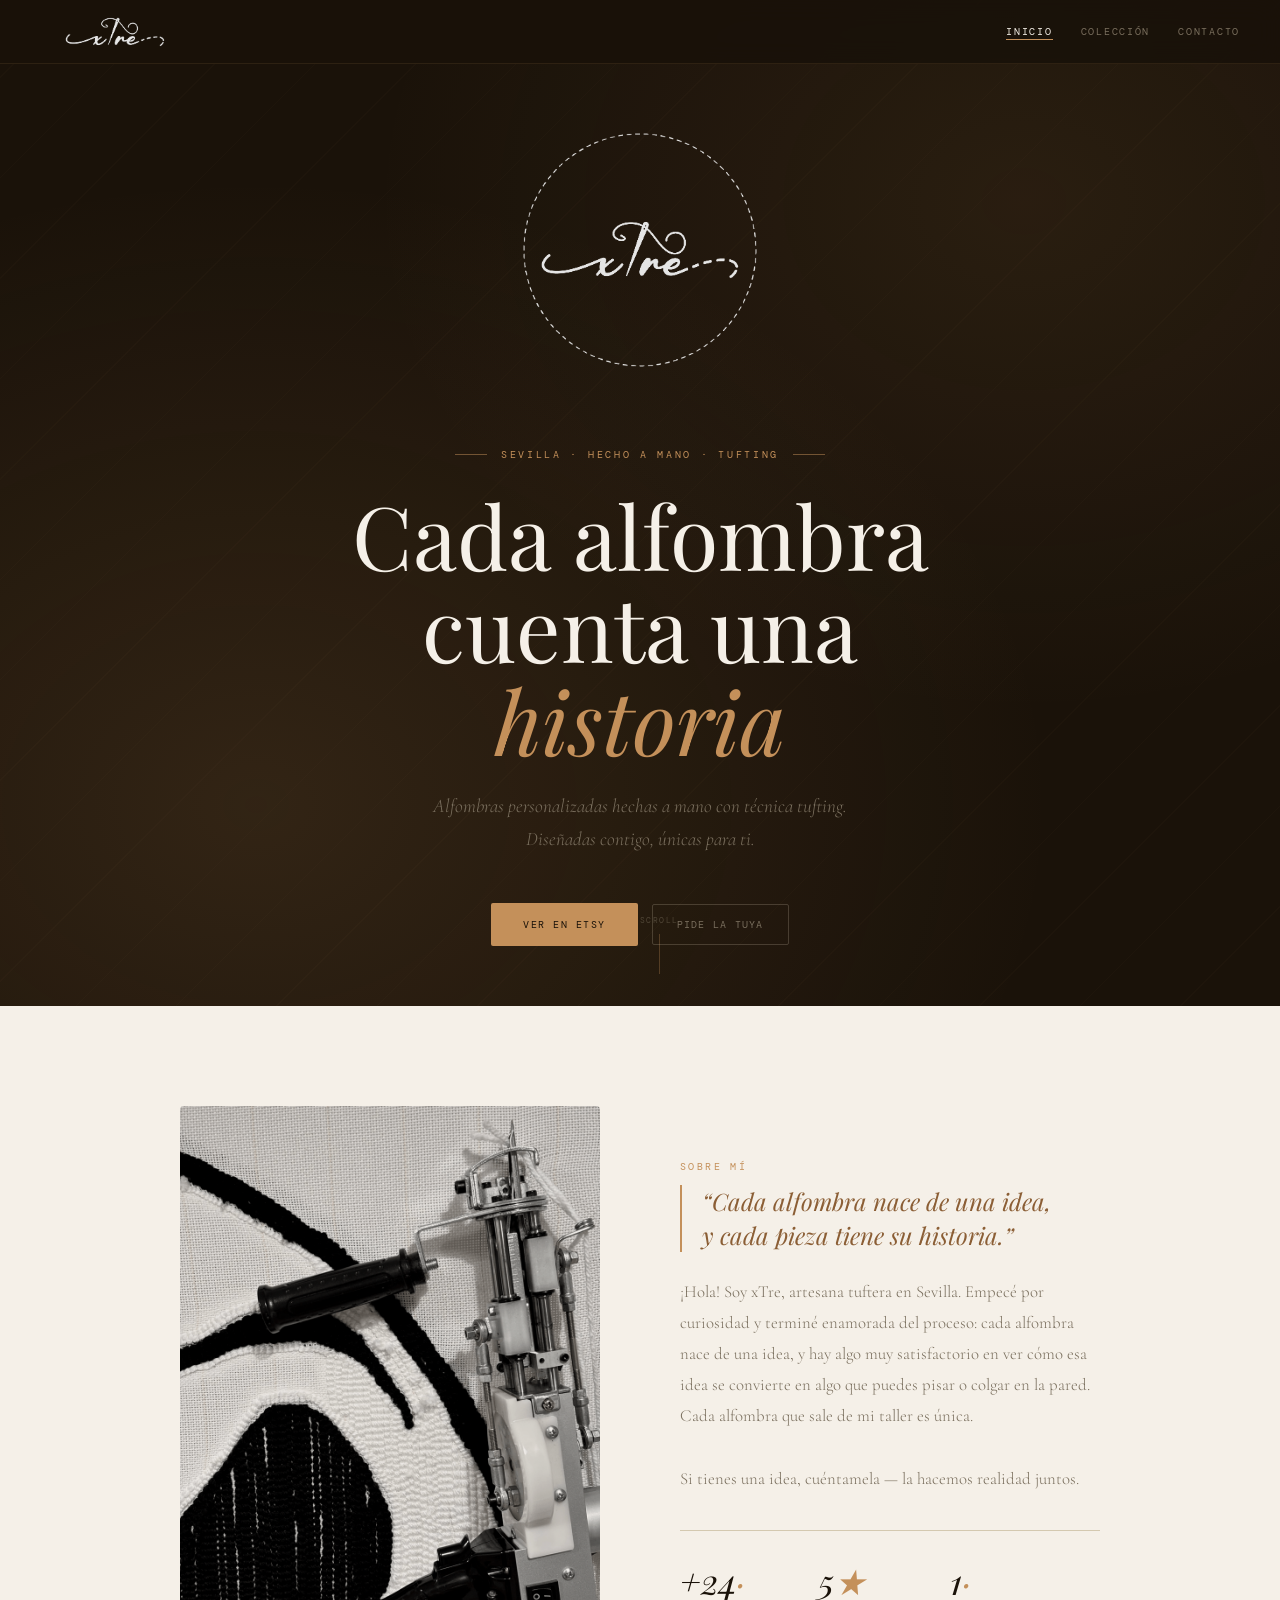
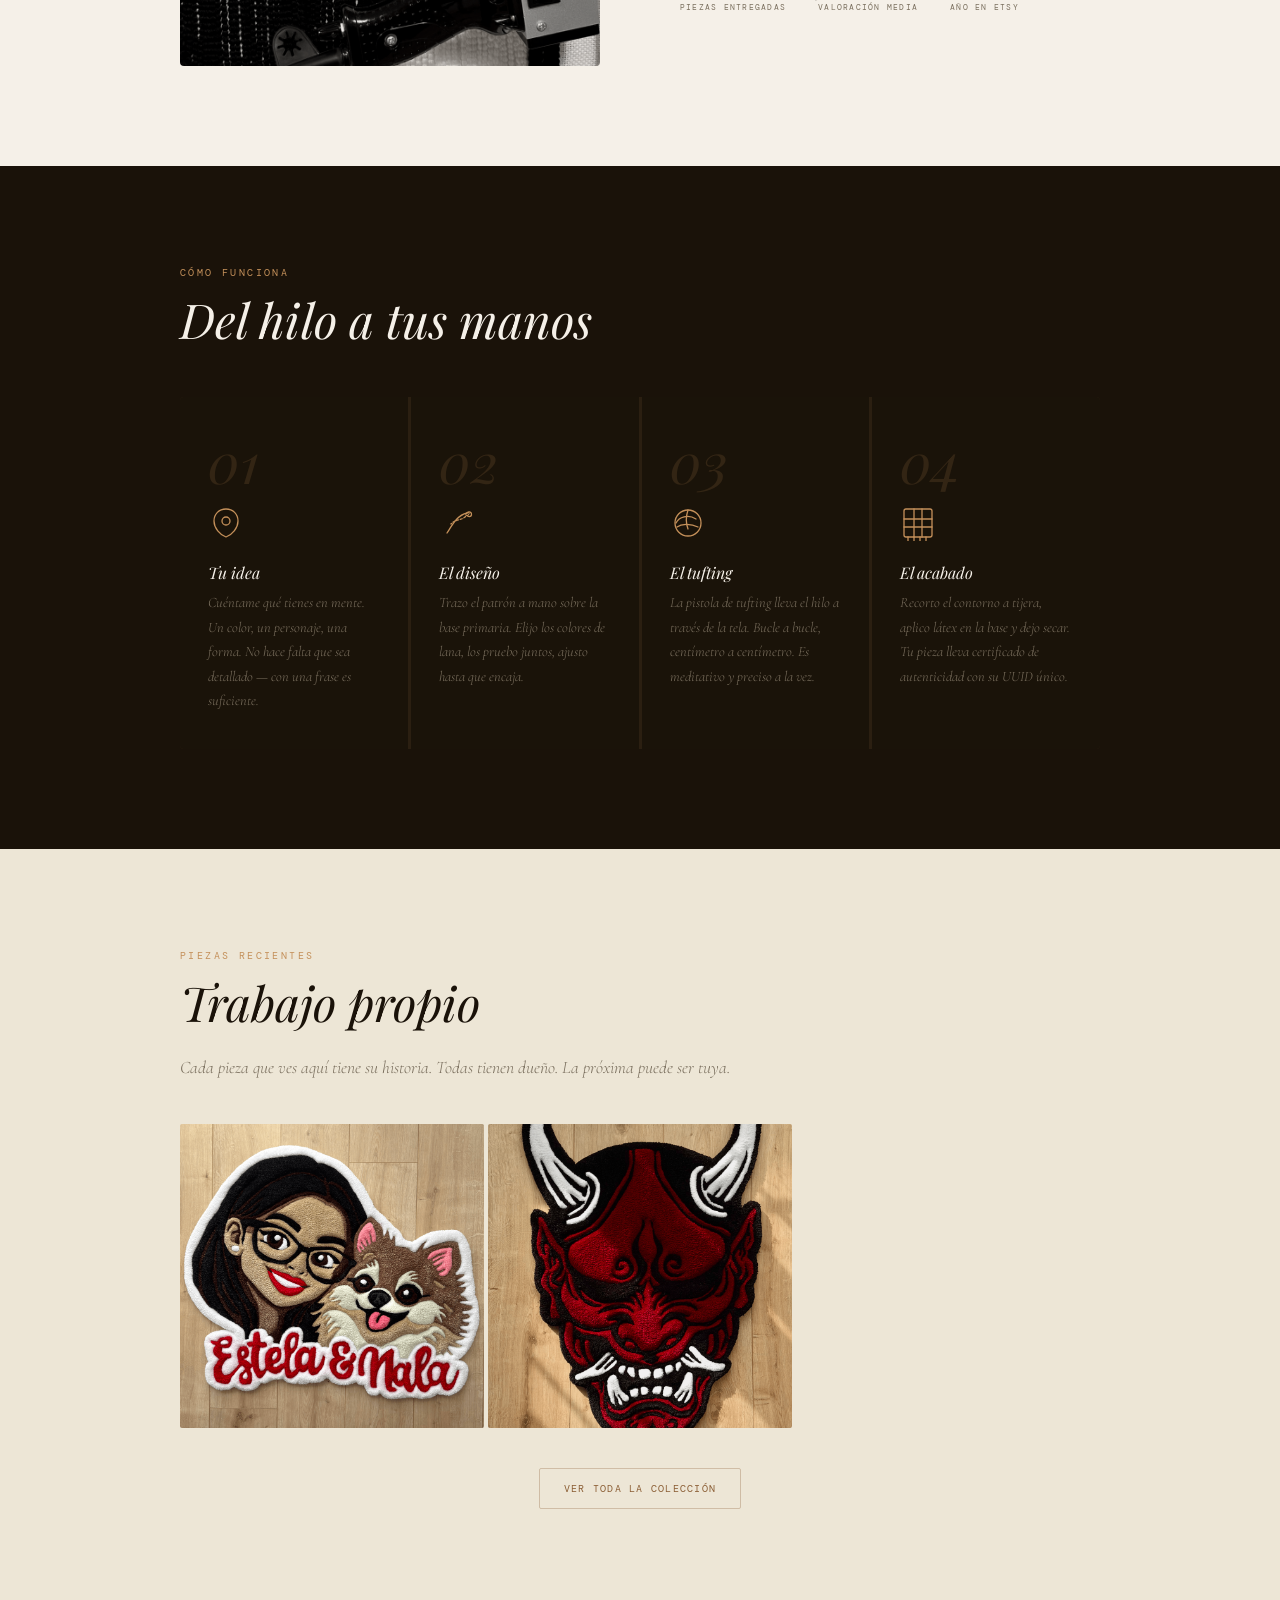
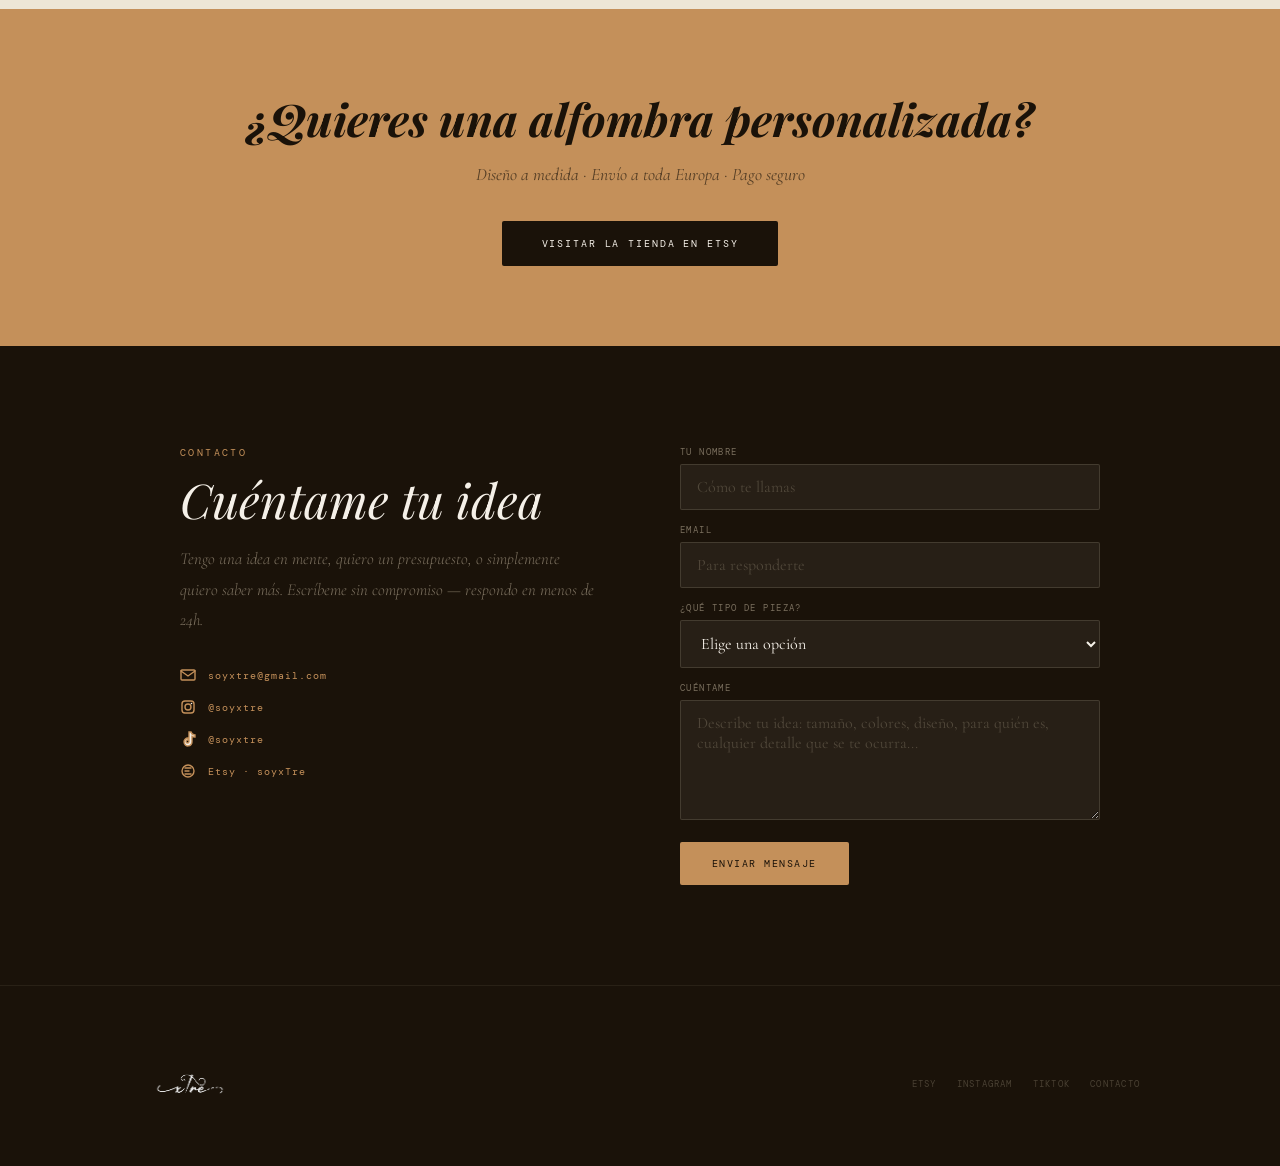
==== commit 03d53533: "soyxtre" ====
--- a/index.html
+++ b/index.html
@@ -363,10 +363,6 @@
   <button class="nav-burger" aria-label="Menú">
     <span></span><span></span><span></span>
   </button>
-  <a class="nav-etsy" href="https://www.etsy.com/shop/soyxTre" target="_blank" rel="noopener">
-    <svg viewBox="0 0 20 20" fill="none" stroke="currentColor" stroke-width="1.5" stroke-linecap="round"><path d="M10 2C5.6 2 2 5.6 2 10s3.6 8 8 8 8-3.6 8-8-3.6-8-8-8z"/><path d="M7 7h6M7 10h4M7 13h6"/></svg>
-    Etsy
-  </a>
 </nav>
 
 <!-- ── HERO ── -->
@@ -577,7 +573,6 @@
         <img src="[data-uri]" alt="soyXtre">
     </div>
     <div class="footer-links">
-      <a href="certs.html">Colección</a>
       <a href="https://www.etsy.com/shop/soyxTre" target="_blank">Etsy</a>
       <a href="https://www.instagram.com/soyxtre/" target="_blank">Instagram</a>
       <a href="https://www.tiktok.com/@soyxtre" target="_blank">Tiktok</a>
--- a/styles.css
+++ b/styles.css
@@ -25,22 +25,6 @@
   content:'';position:absolute;bottom:-2px;left:0;right:0;
   height:1px;background:var(--accent);
 }
-.nav-etsy{
-  display:flex;align-items:center;gap:7px;
-  font-family:'DM Mono',monospace;font-size:.58rem;
-  letter-spacing:.14em;text-transform:uppercase;
-  color:var(--accent);text-decoration:none;
-  border:1px solid rgba(196,144,90,0.3);
-  border-radius:2px;padding:7px 14px;
-  transition:background .2s,border-color .2s;
-}
-.nav-etsy:hover{background:rgba(196,144,90,0.1);border-color:rgba(196,144,90,0.6);}
-.nav-etsy svg{width:14px;height:14px;stroke:var(--accent);}
-@media(max-width:640px){
-  .site-nav{padding:0 20px;}
-  .nav-links{gap:16px;}
-  .nav-etsy span{display:none;}
-}
 .nav-burger {
   display: none;
   flex-direction: column;
@@ -67,13 +51,19 @@
     align-items: center;
     gap: 24px;
     position: fixed;
-    inset: 64px 0 0 0;
+    top: 64px;
+    left: 0;
+    right: 0;
+    bottom: 0;
+    width: 100vw;
+    height: calc(100vh - 64px);
     background: rgba(26,18,9,0.97);
     backdrop-filter: blur(12px);
     justify-content: center;
     opacity: 0;
     pointer-events: none;
     transition: opacity .3s;
+    z-index: 99; /* justo debajo del nav que es 100 */
   }
   .nav-links.open {
     opacity: 1;
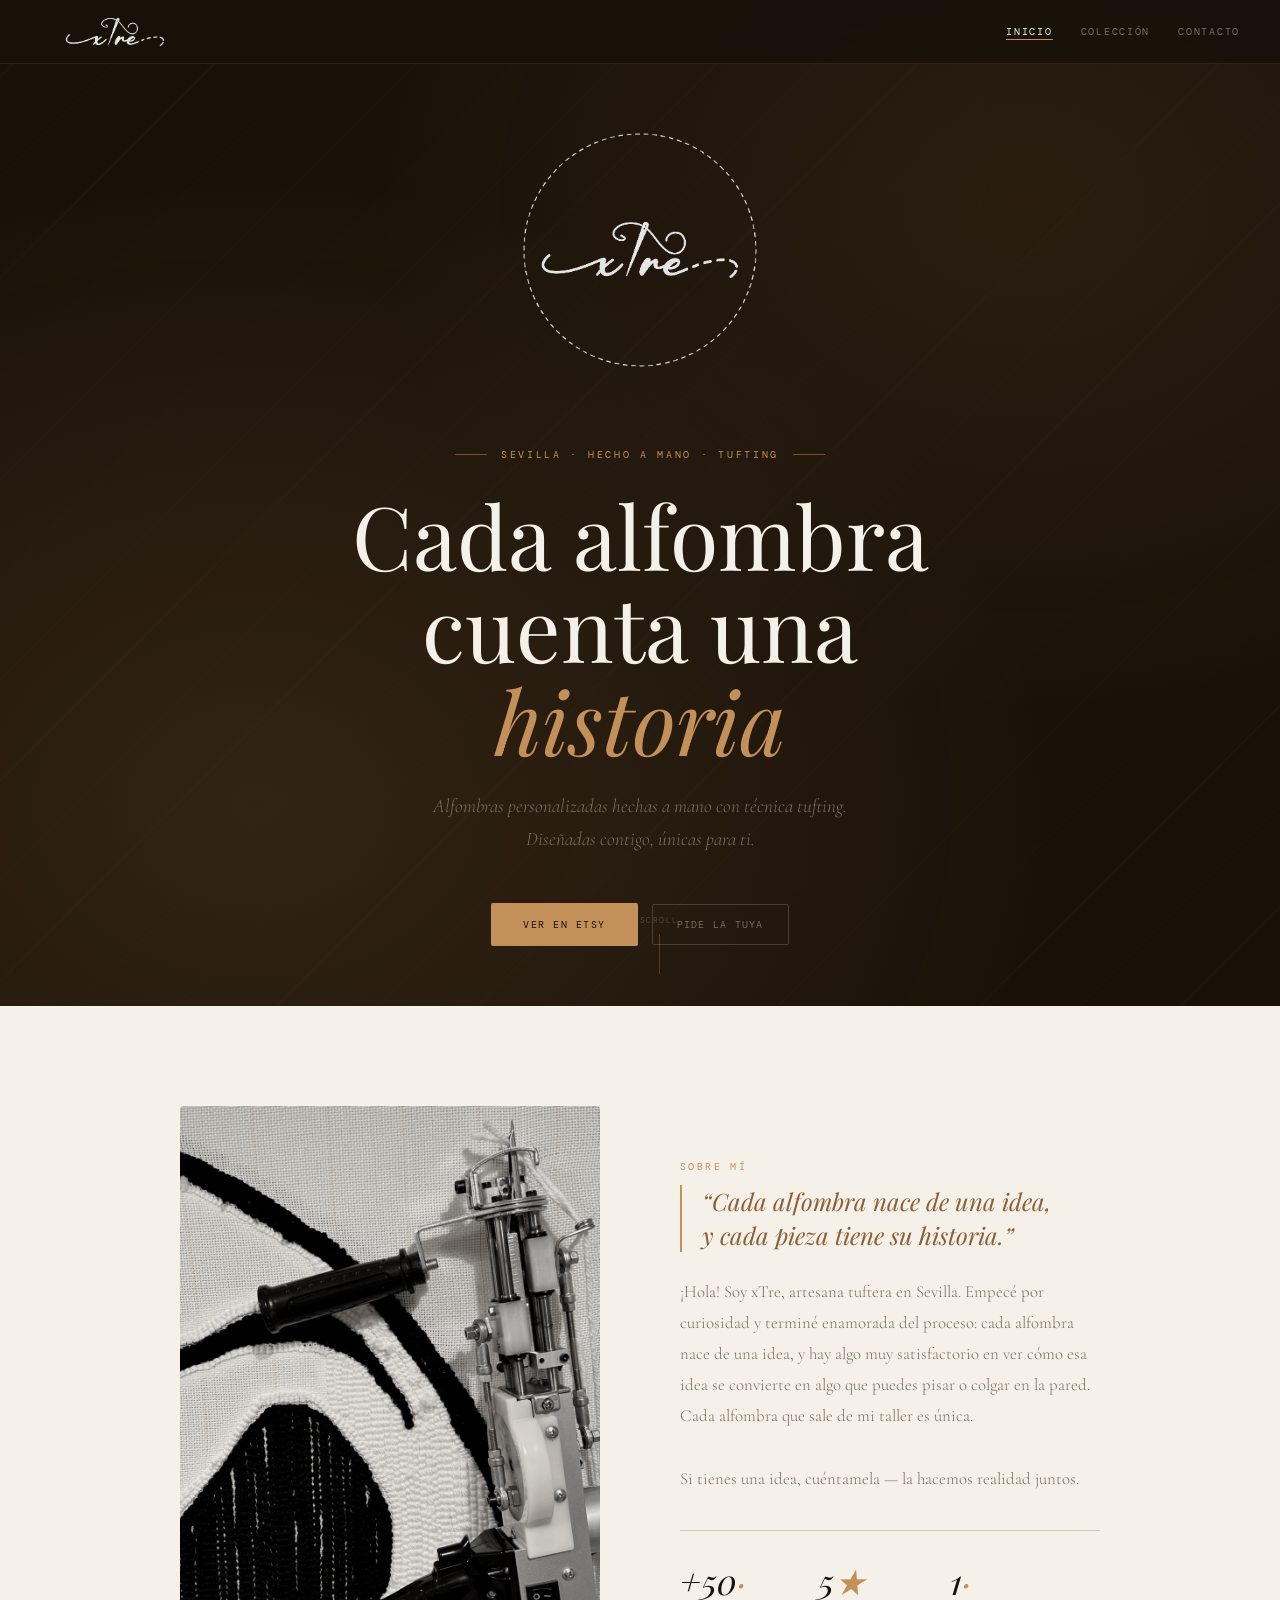
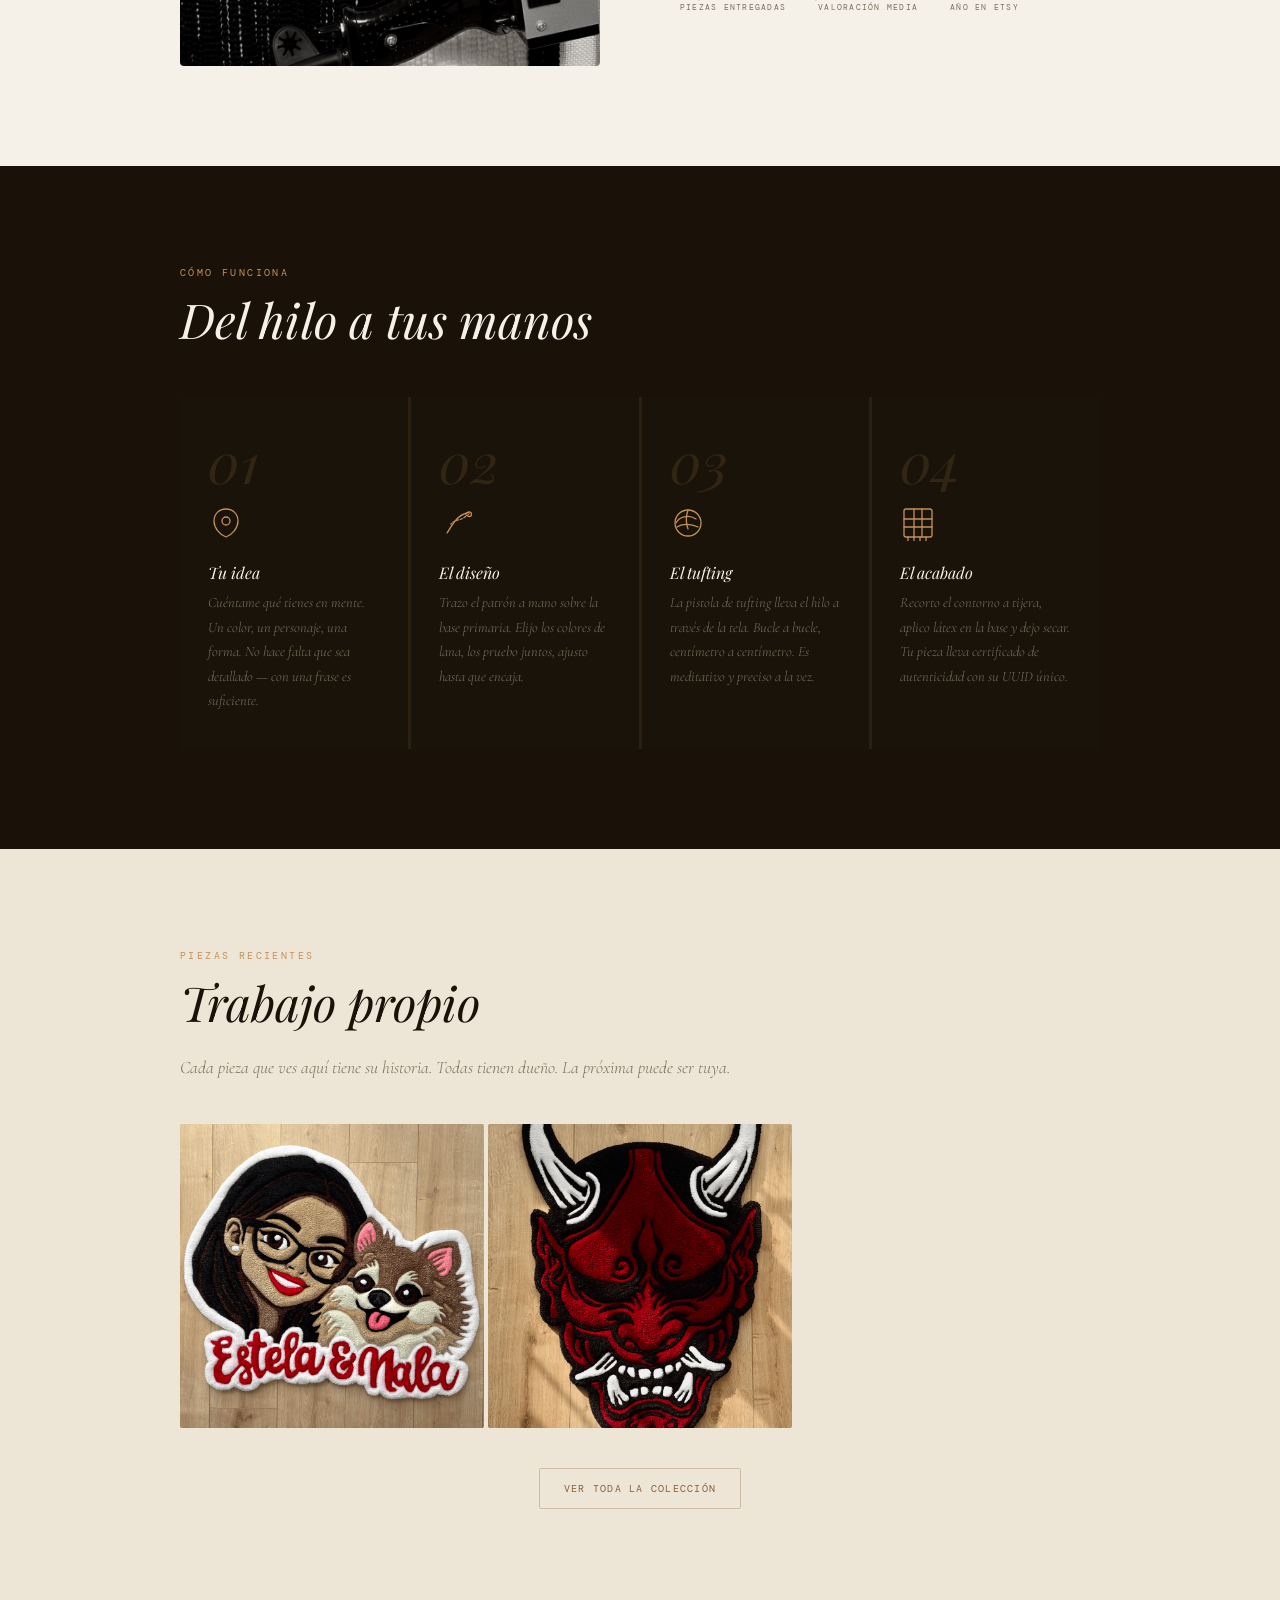
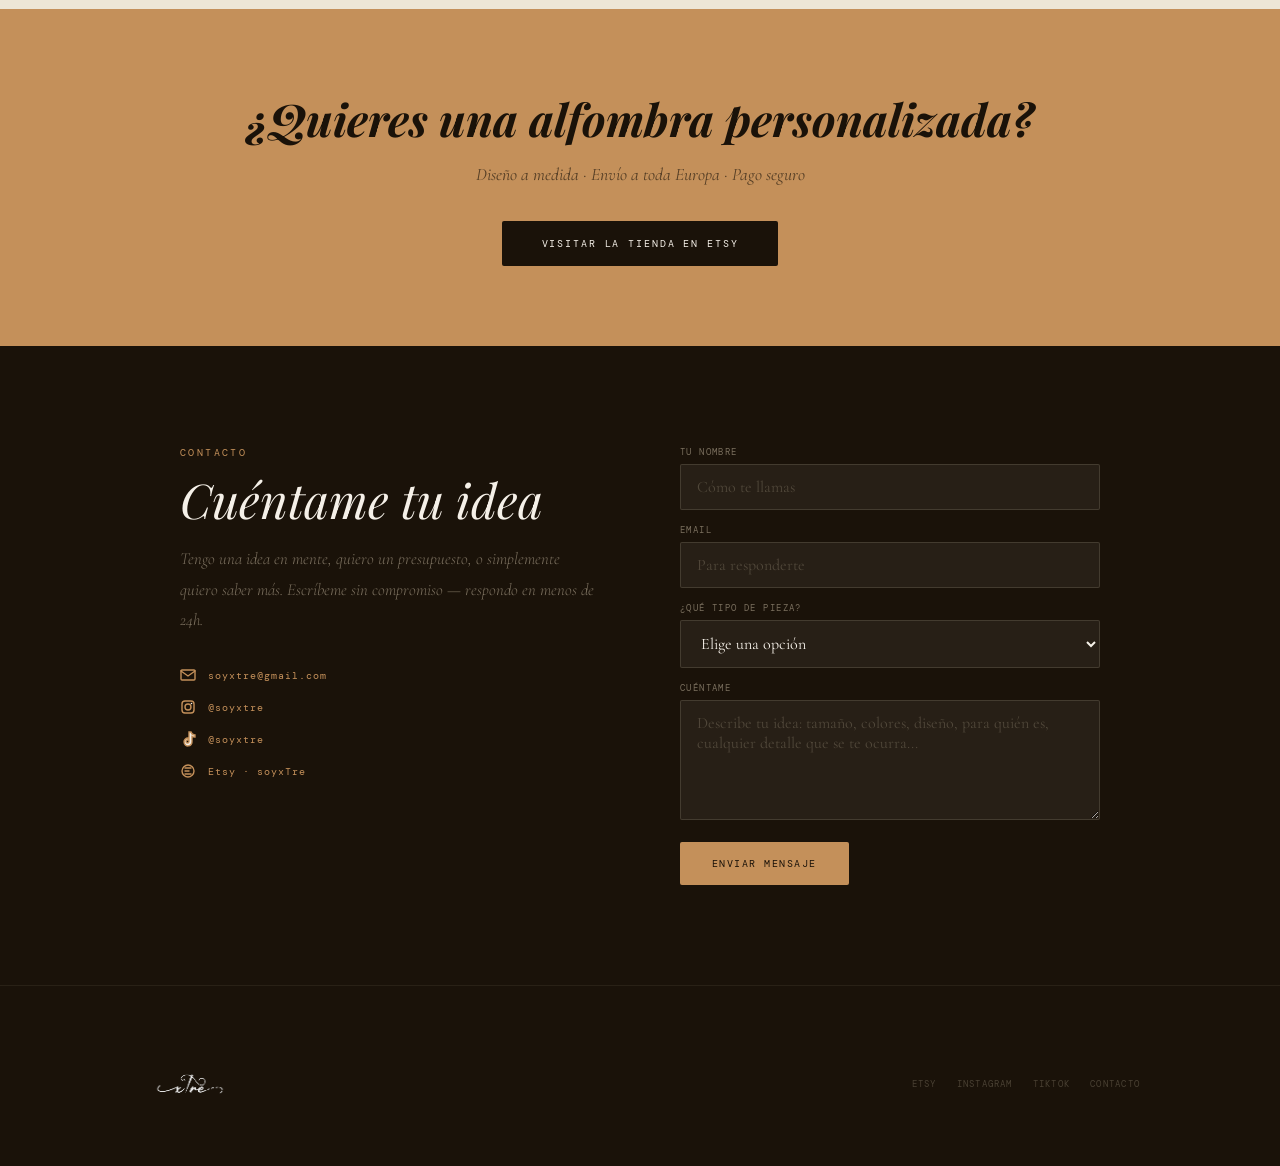
==== commit 6b16bd25: "soyxtre" ====
--- a/index.html
+++ b/index.html
@@ -407,7 +407,7 @@
         </p>
         <div class="about-stats">
           <div class="stat-item">
-            <div class="stat-n">+24<span>·</span></div>
+            <div class="stat-n">+50<span>·</span></div>
             <div class="stat-label">Piezas entregadas</div>
           </div>
           <div class="stat-item">
--- a/styles.css
+++ b/styles.css
@@ -40,43 +40,6 @@
   height: 1px;
   background: var(--cream);
   transition: transform .3s, opacity .3s;
-}
-
-@media (max-width: 768px) {
-  .nav-burger { display: flex; }
-
-  .nav-links {
-    display: flex;
-    flex-direction: column;
-    align-items: center;
-    gap: 24px;
-    position: fixed;
-    top: 64px;
-    left: 0;
-    right: 0;
-    bottom: 0;
-    width: 100vw;
-    height: calc(100vh - 64px);
-    background: rgba(26,18,9,0.97);
-    backdrop-filter: blur(12px);
-    justify-content: center;
-    opacity: 0;
-    pointer-events: none;
-    transition: opacity .3s;
-    z-index: 99; /* justo debajo del nav que es 100 */
-  }
-  .nav-links.open {
-    opacity: 1;
-    pointer-events: all;
-  }
-  .nav-links a {
-    font-size: .8rem;
-  }
-
-  /* animación de la X */
-  .nav-burger.open span:nth-child(1) { transform: translateY(6px) rotate(45deg); }
-  .nav-burger.open span:nth-child(2) { opacity: 0; }
-  .nav-burger.open span:nth-child(3) { transform: translateY(-6px) rotate(-45deg); }
 }
 
 /* ── FOOTER ── */
@@ -122,4 +85,38 @@
   .about-grid,.contact-grid{grid-template-columns:1fr;gap:48px;}
   .process-grid{grid-template-columns:repeat(2,1fr);}
   .hero-headline{font-size:2.8rem;}
+  .nav-burger { display: flex; }
+
+  .nav-links {
+    display: flex;
+    flex-direction: column;
+    align-items: center;
+    gap: 24px;
+    position: fixed;
+    top: 64px;
+    left: 0;
+    right: 0;
+    bottom: 0;
+    width: 100vw;
+    height: calc(100vh - 64px);
+    background: rgba(26,18,9,0.97);
+    backdrop-filter: blur(12px);
+    justify-content: center;
+    opacity: 0;
+    pointer-events: none;
+    transition: opacity .3s;
+    z-index: 99; /* justo debajo del nav que es 100 */
+  }
+  .nav-links.open {
+    opacity: 1;
+    pointer-events: all;
+  }
+  .nav-links a {
+    font-size: .8rem;
+  }
+
+  /* animación de la X */
+  .nav-burger.open span:nth-child(1) { transform: translateY(6px) rotate(45deg); }
+  .nav-burger.open span:nth-child(2) { opacity: 0; }
+  .nav-burger.open span:nth-child(3) { transform: translateY(-6px) rotate(-45deg); }
 }
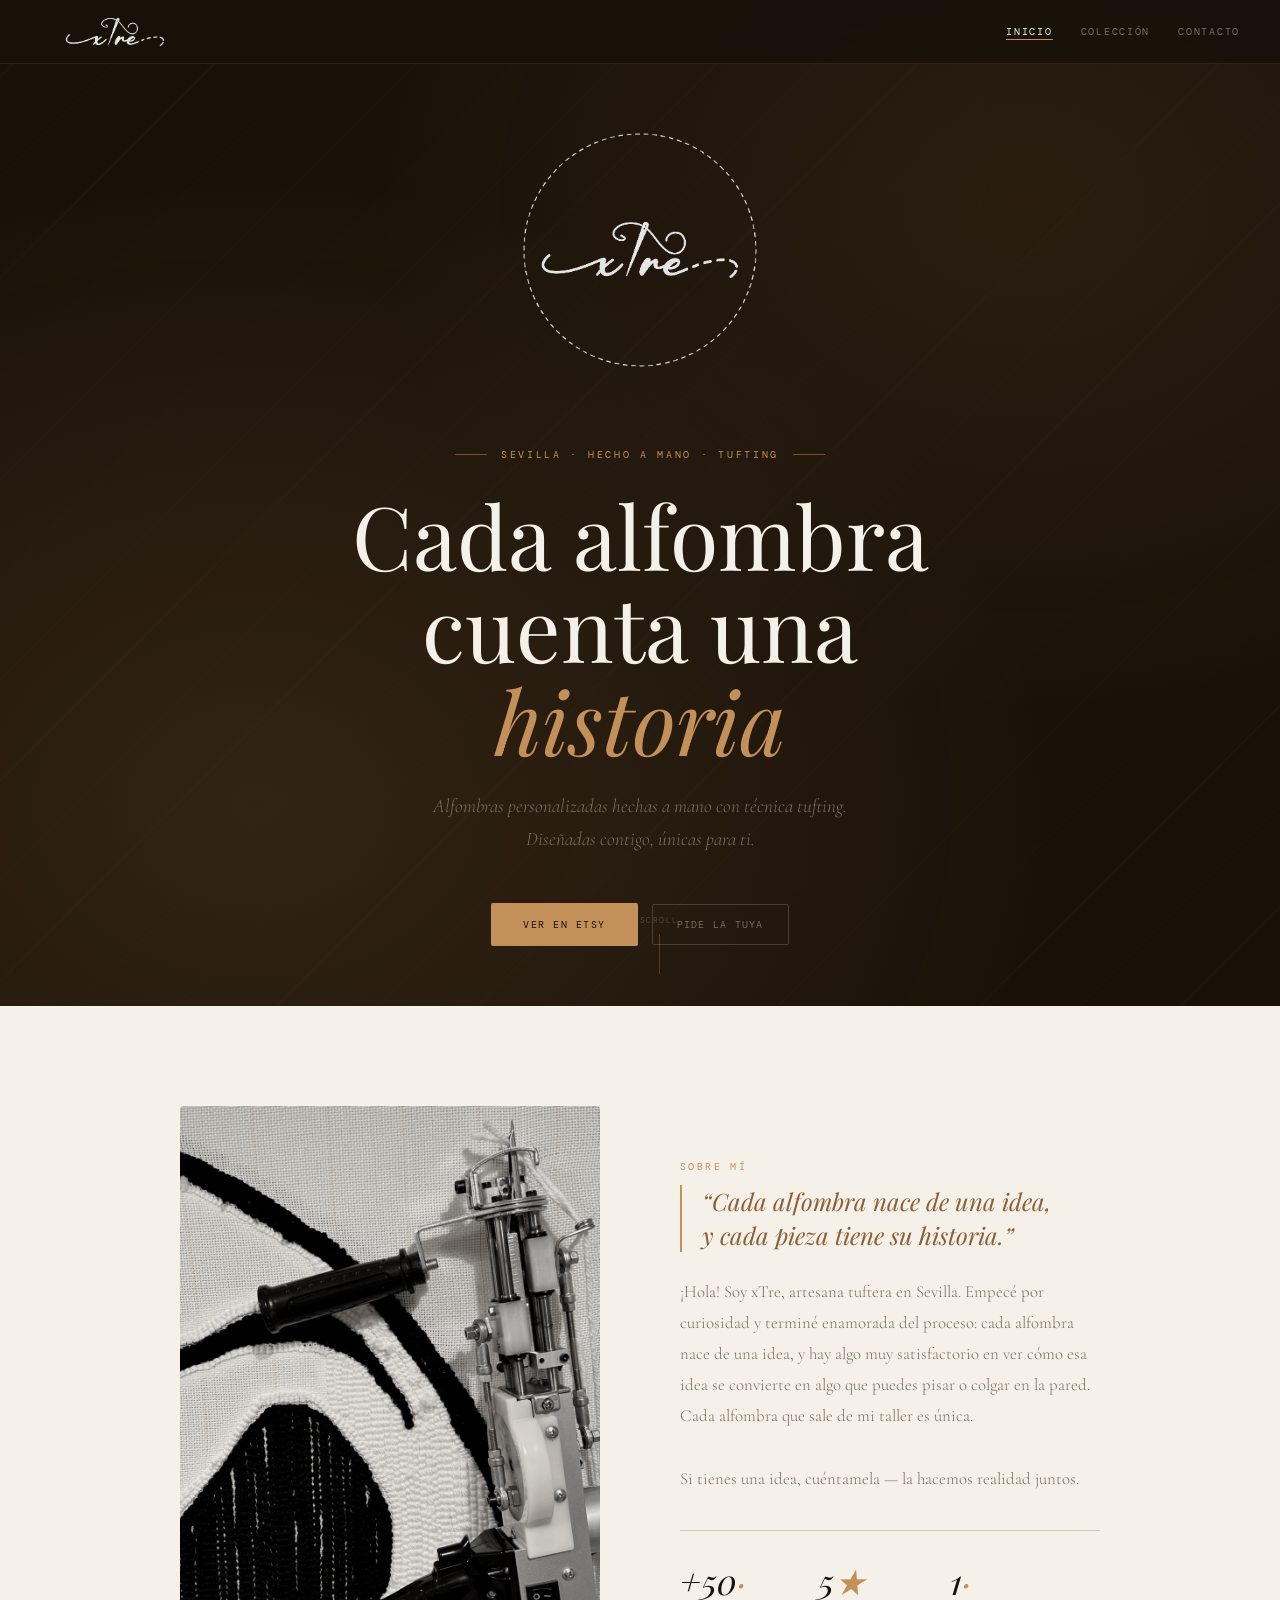
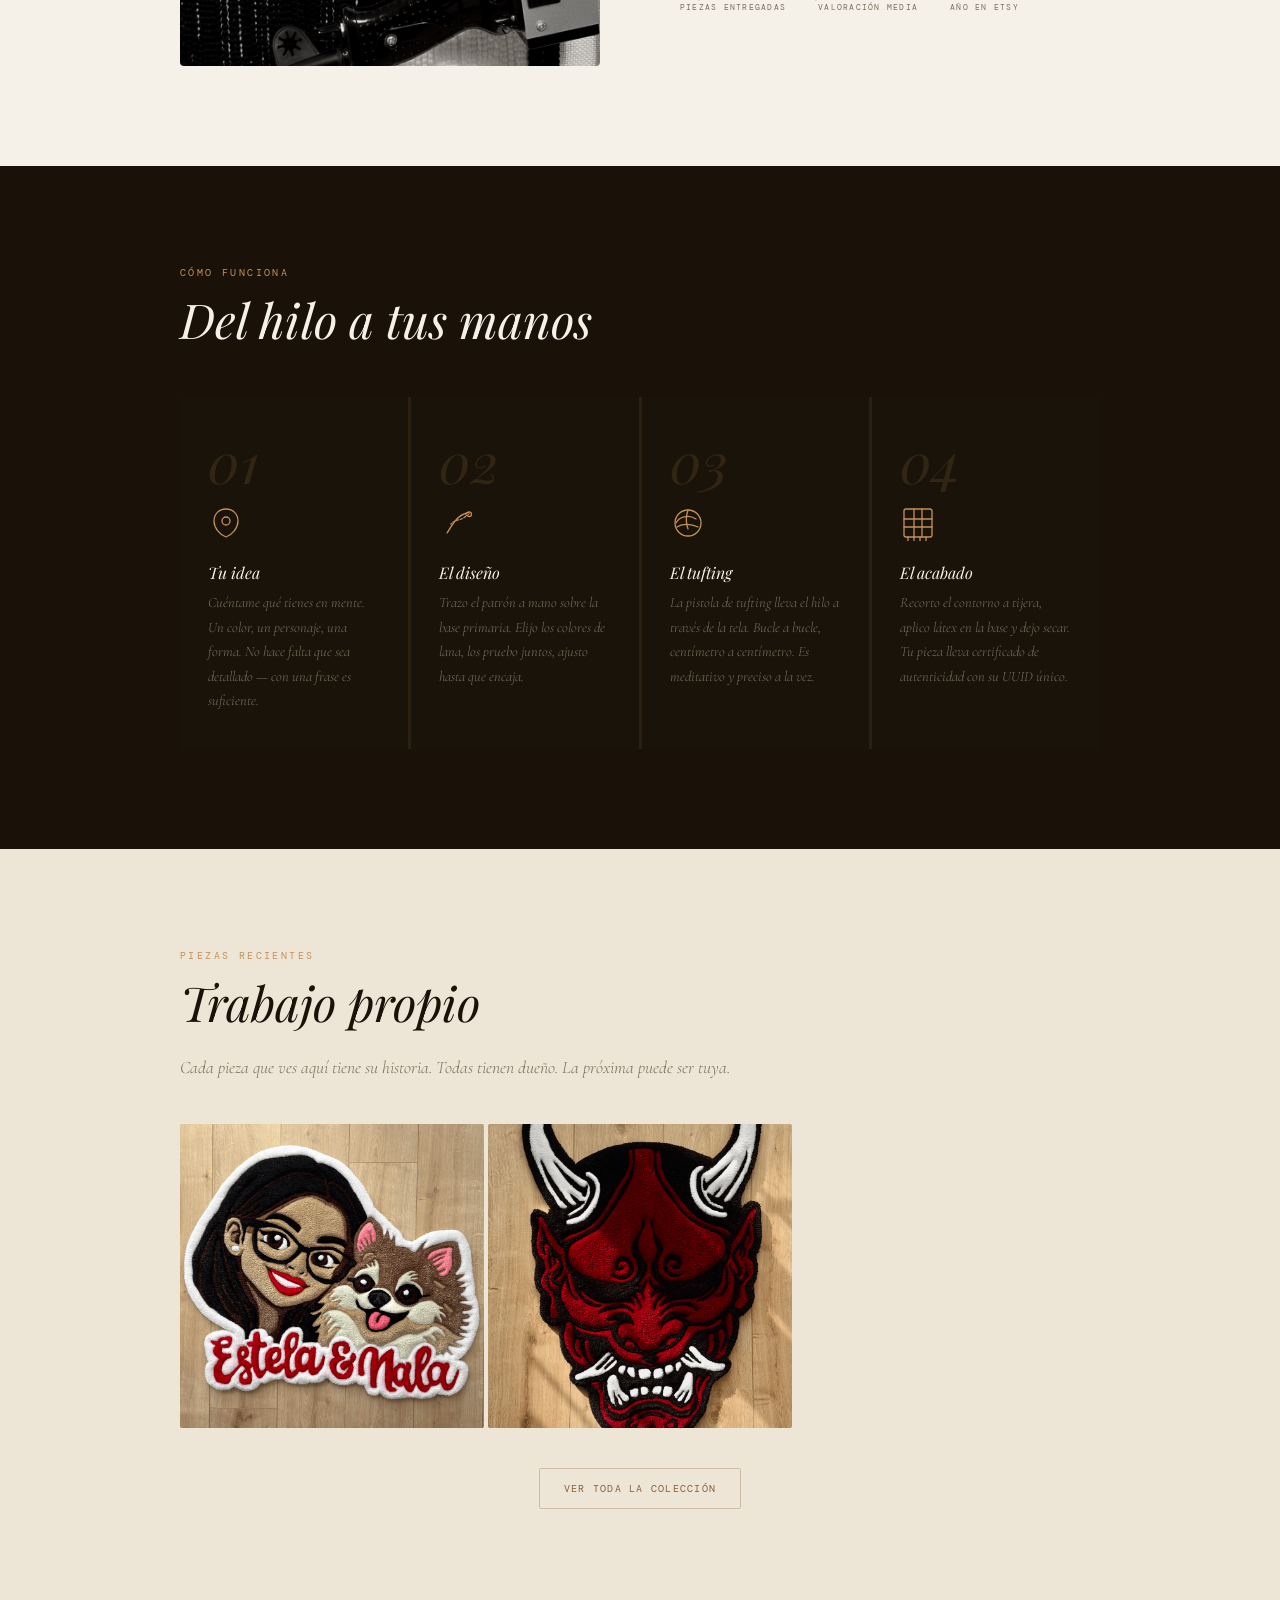
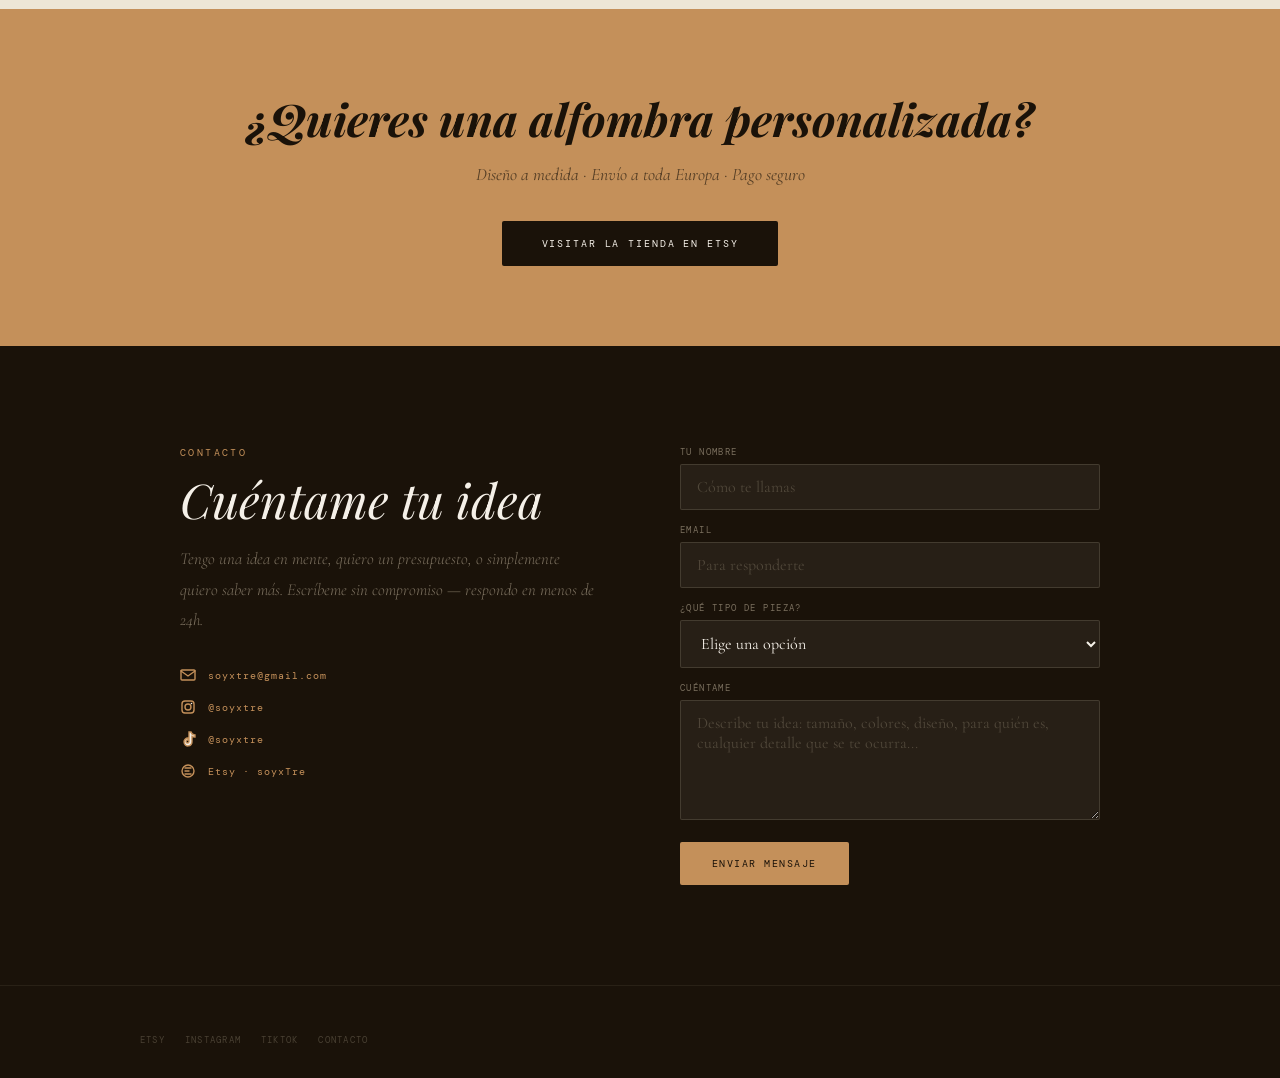
==== commit bd62454f: "soyxtre" ====
--- a/index.html
+++ b/index.html
@@ -5,7 +5,6 @@
 <meta name="viewport" content="width=device-width, initial-scale=1.0">
 <link rel="preconnect" href="https://fonts.googleapis.com">
 <link href="https://fonts.googleapis.com/css2?family=Playfair+Display:ital,wght@0,400;0,700;1,400&family=Cormorant+Garamond:ital,wght@0,300;0,400;1,300;1,400&family=DM+Mono:wght@300;400&display=swap" rel="stylesheet">
-<link rel="stylesheet" href="styles.css">
 <title>soyXtre · Alfombras artesanales hechas a mano · Sevilla</title>
 <meta name="description" content="Alfombras personalizadas hechas a mano con técnica tufting en Sevilla. Cada pieza es única.">
 <style>
@@ -348,6 +347,7 @@
 }
 .btn-etsy-big:hover{opacity:.8;}
 </style>
+<link rel="stylesheet" href="styles.css">
 </head>
 <body>
 
@@ -569,9 +569,6 @@
 <!-- ── FOOTER ── -->
 <footer class="site-footer">
   <div class="footer-inner">
-    <div class="footer-brand">
-        <img src="[data-uri]" alt="soyXtre">
-    </div>
     <div class="footer-links">
       <a href="https://www.etsy.com/shop/soyxTre" target="_blank">Etsy</a>
       <a href="https://www.instagram.com/soyxtre/" target="_blank">Instagram</a>
--- a/styles.css
+++ b/styles.css
@@ -51,15 +51,6 @@
   max-width:1000px;margin:0 auto;
   display:flex;align-items:center;justify-content:space-between;flex-wrap:wrap;gap:20px;
 }
-.footer-brand{
-  display:flex;align-items:center;
-}
-.footer-brand img{
-  height:100px;display:block;margin:0 auto;
-  filter:invert(1) brightness(0.9);
-  clip-path:circle(42% at 50% 50%);
-  animation:fadeDown .9s .1s ease both;
-}
 .footer-links{display:flex;gap:20px;}
 .footer-links a{
   font-family:'DM Mono',monospace;font-size:.55rem;
@@ -86,7 +77,6 @@
   .process-grid{grid-template-columns:repeat(2,1fr);}
   .hero-headline{font-size:2.8rem;}
   .nav-burger { display: flex; }
-
   .nav-links {
     display: flex;
     flex-direction: column;
@@ -114,8 +104,6 @@
   .nav-links a {
     font-size: .8rem;
   }
-
-  /* animación de la X */
   .nav-burger.open span:nth-child(1) { transform: translateY(6px) rotate(45deg); }
   .nav-burger.open span:nth-child(2) { opacity: 0; }
   .nav-burger.open span:nth-child(3) { transform: translateY(-6px) rotate(-45deg); }
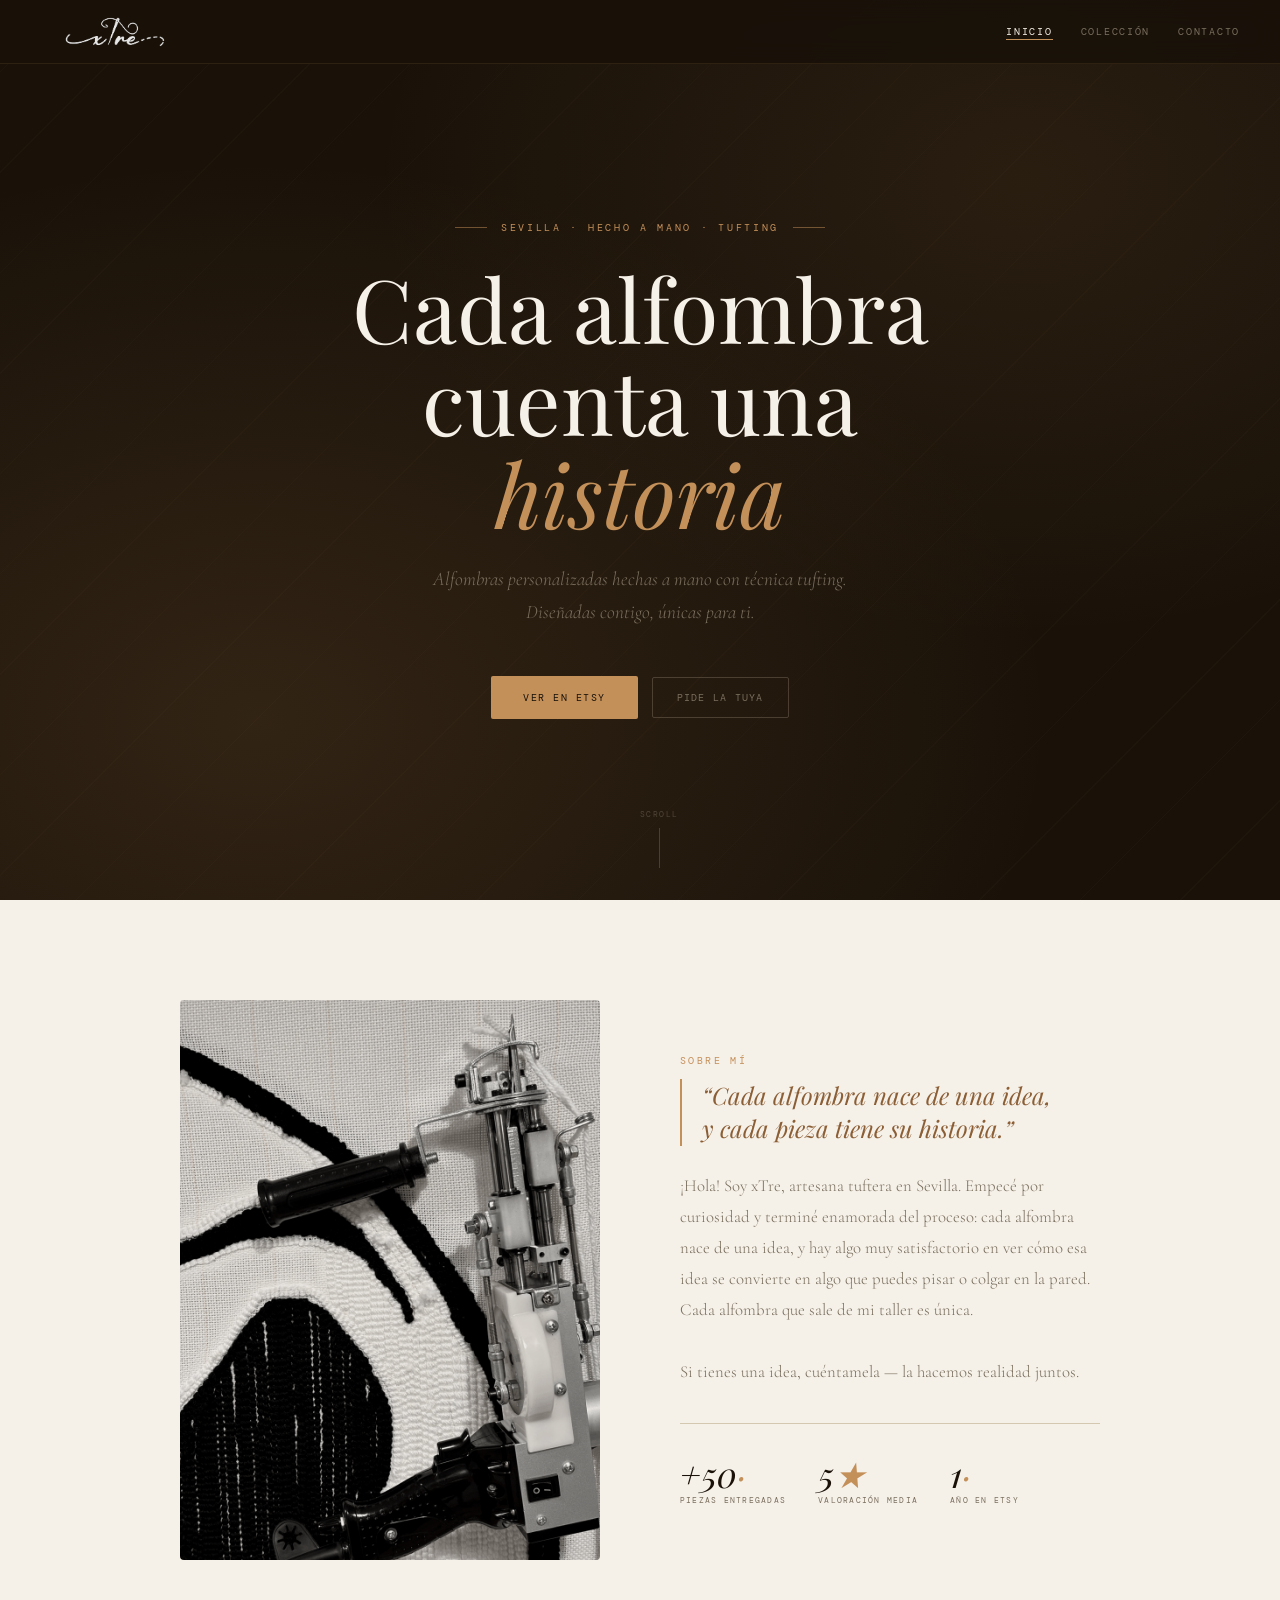
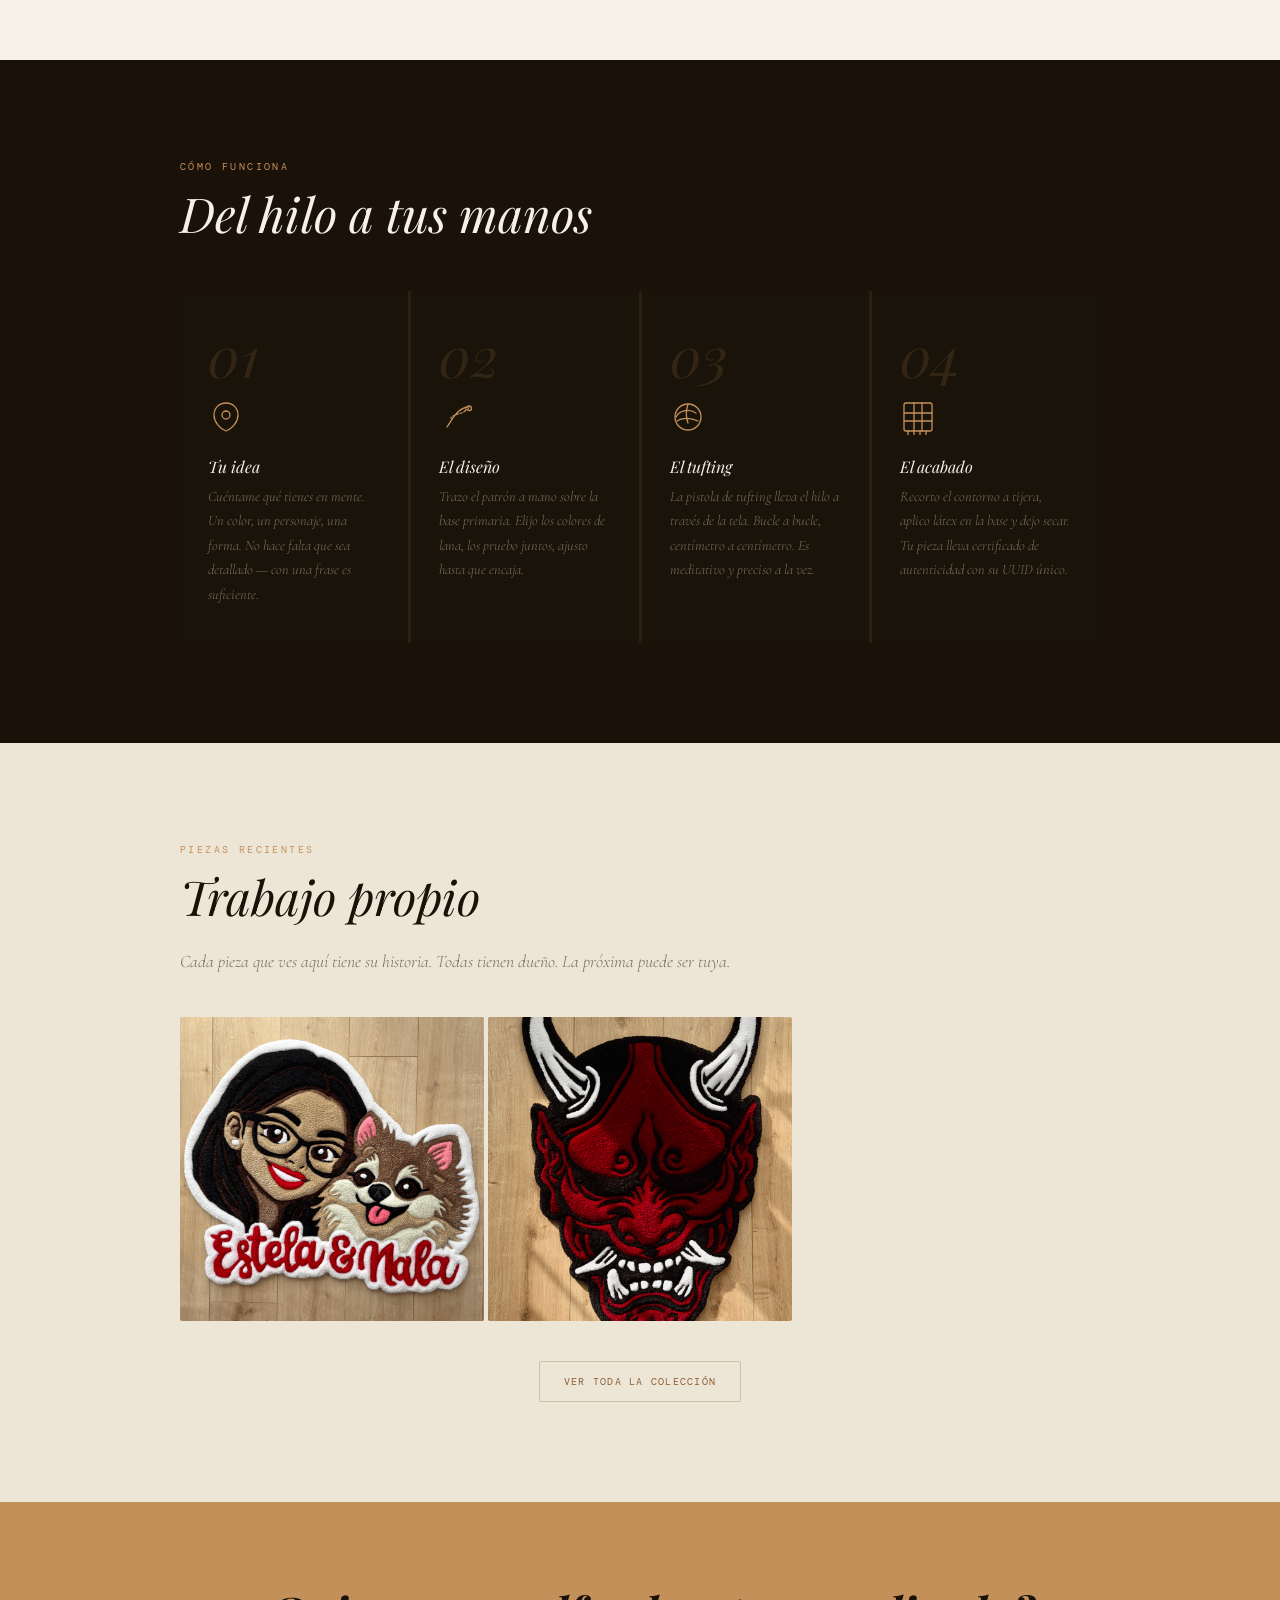
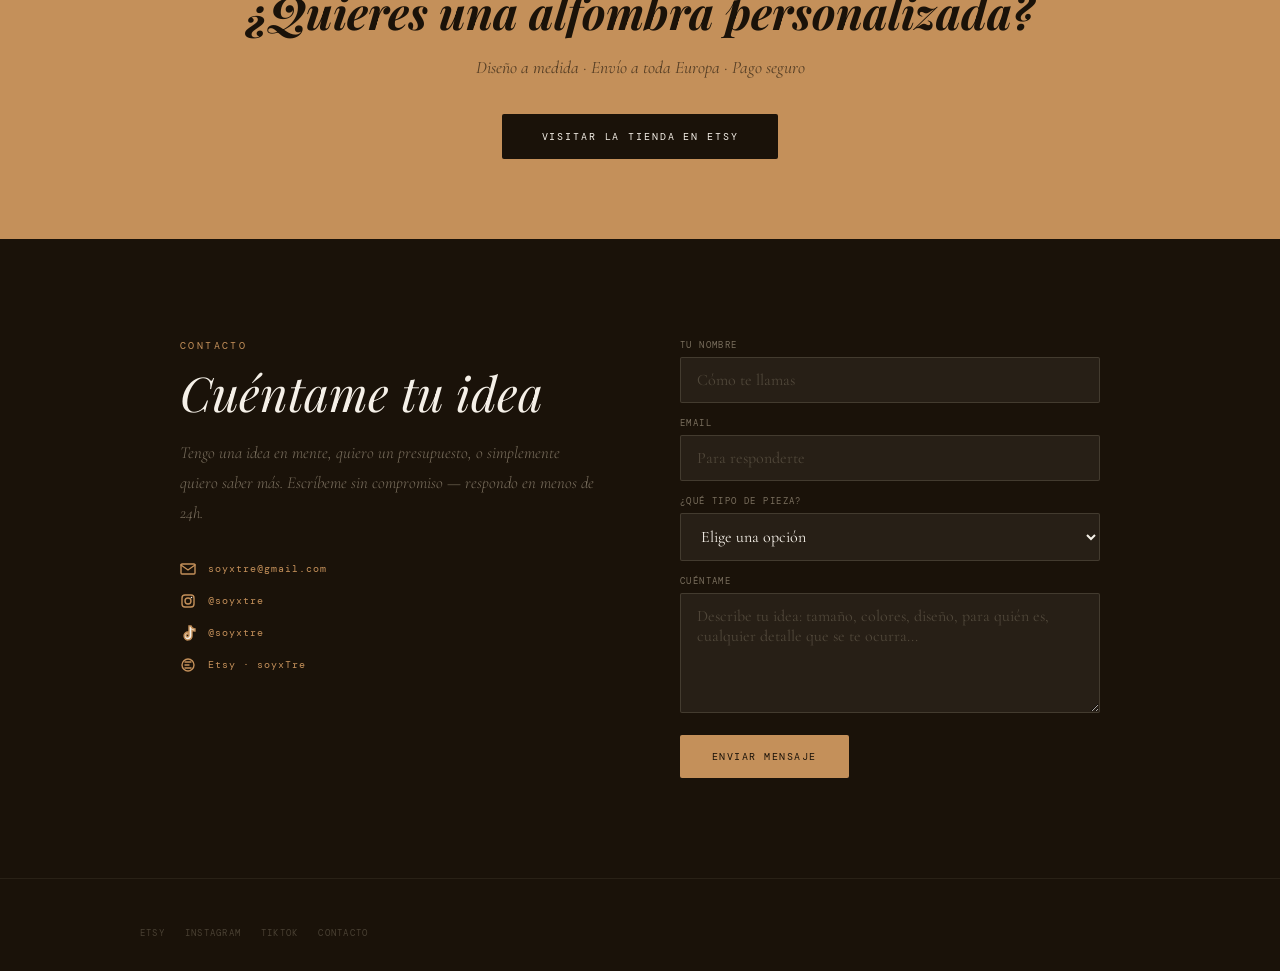
==== commit 2df61f7a: "soyxtre" ====
--- a/index.html
+++ b/index.html
@@ -60,15 +60,6 @@
       rgba(196,144,90,.022) 70px,rgba(196,144,90,.022) 71px);
 }
 .hero-content{position:relative;z-index:1;max-width:720px;}
-.hero-logo{
-  margin:0 auto 48px;
-}
-.hero-logo img{
-  height:300px;display:block;margin:0 auto;
-  filter:invert(1) brightness(0.9);
-  clip-path:circle(42% at 50% 50%);
-  animation:fadeDown .9s .1s ease both;
-}
 .hero-eyebrow{
   font-family:'DM Mono',monospace;font-size:.6rem;
   letter-spacing:.28em;text-transform:uppercase;color:var(--accent);
@@ -368,9 +359,6 @@
 <!-- ── HERO ── -->
 <section class="hero" id="inicio">
   <div class="hero-content">
-    <div class="hero-logo">
-      <img src="[data-uri]" alt="soyXtre">
-    </div>
     <div class="hero-eyebrow">Sevilla · Hecho a mano · Tufting</div>
     <h1 class="hero-headline">
       Cada alfombra<br>cuenta una <em>historia</em>
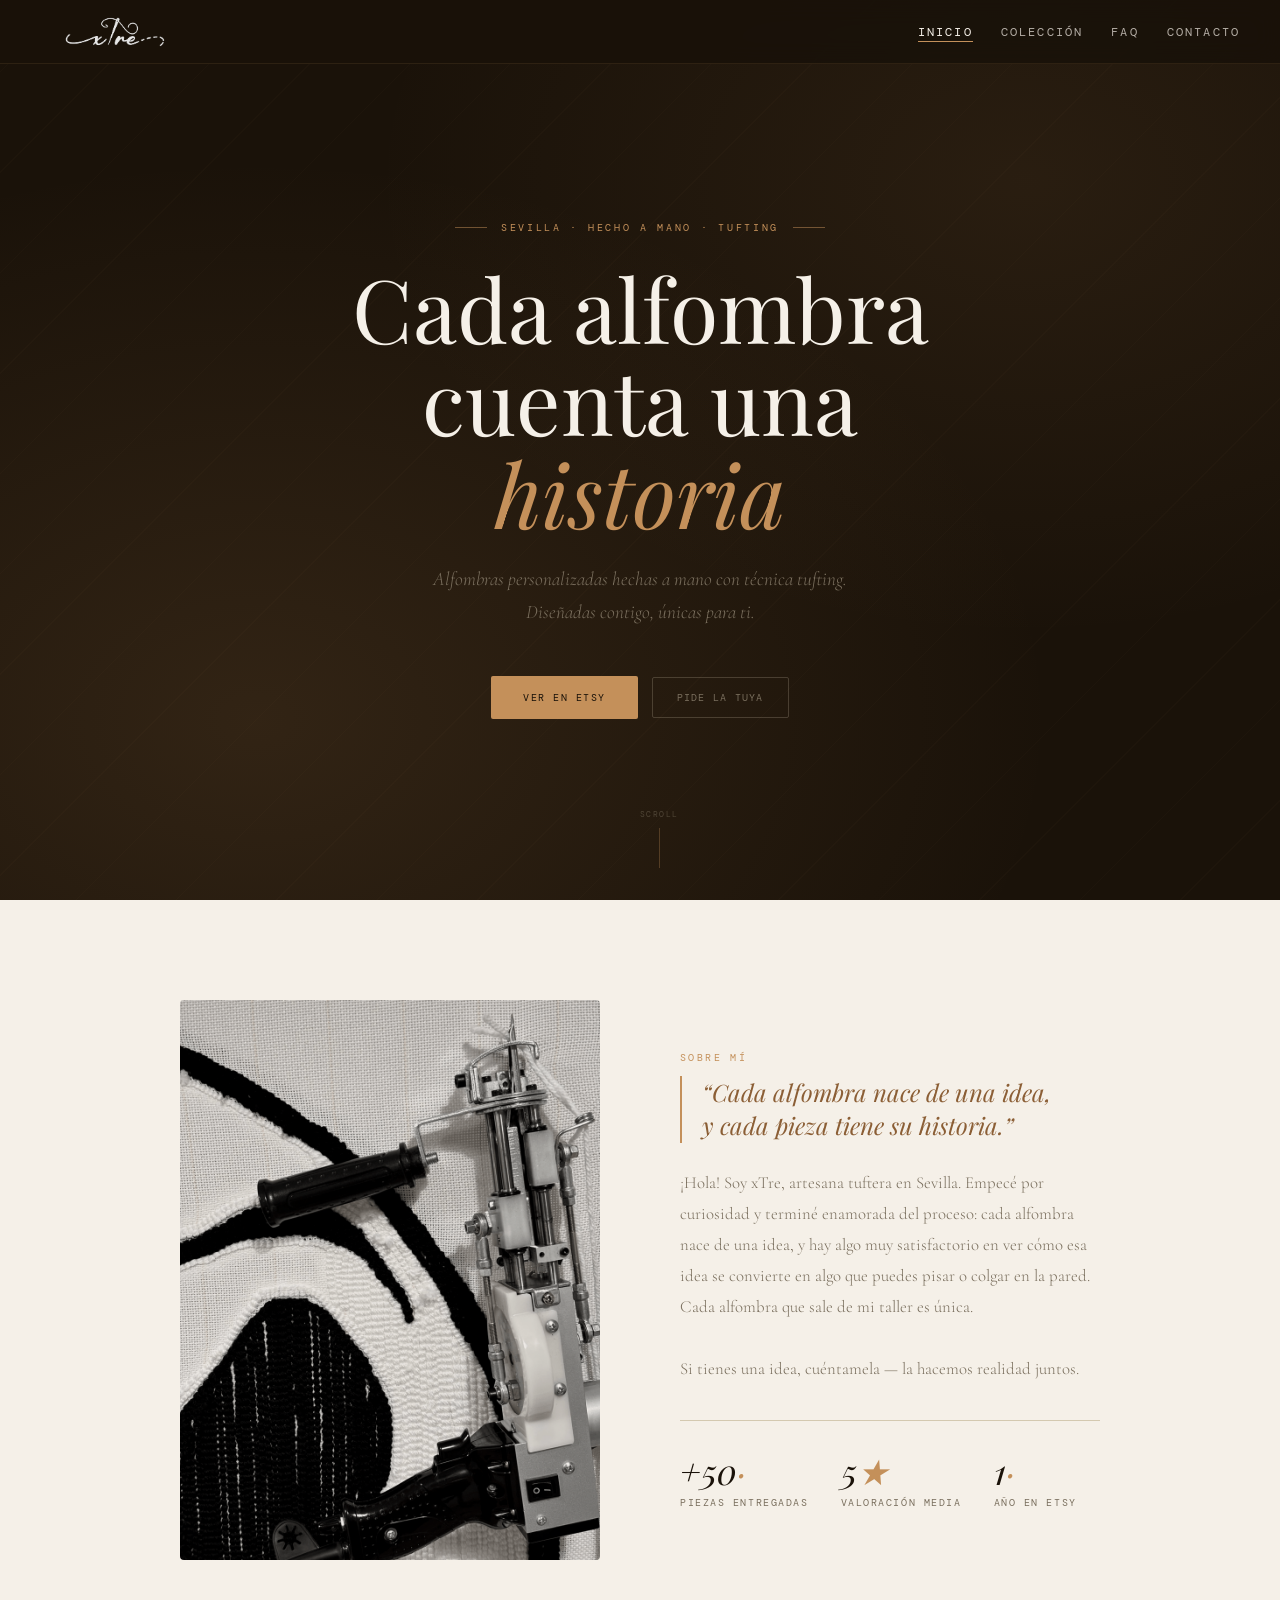
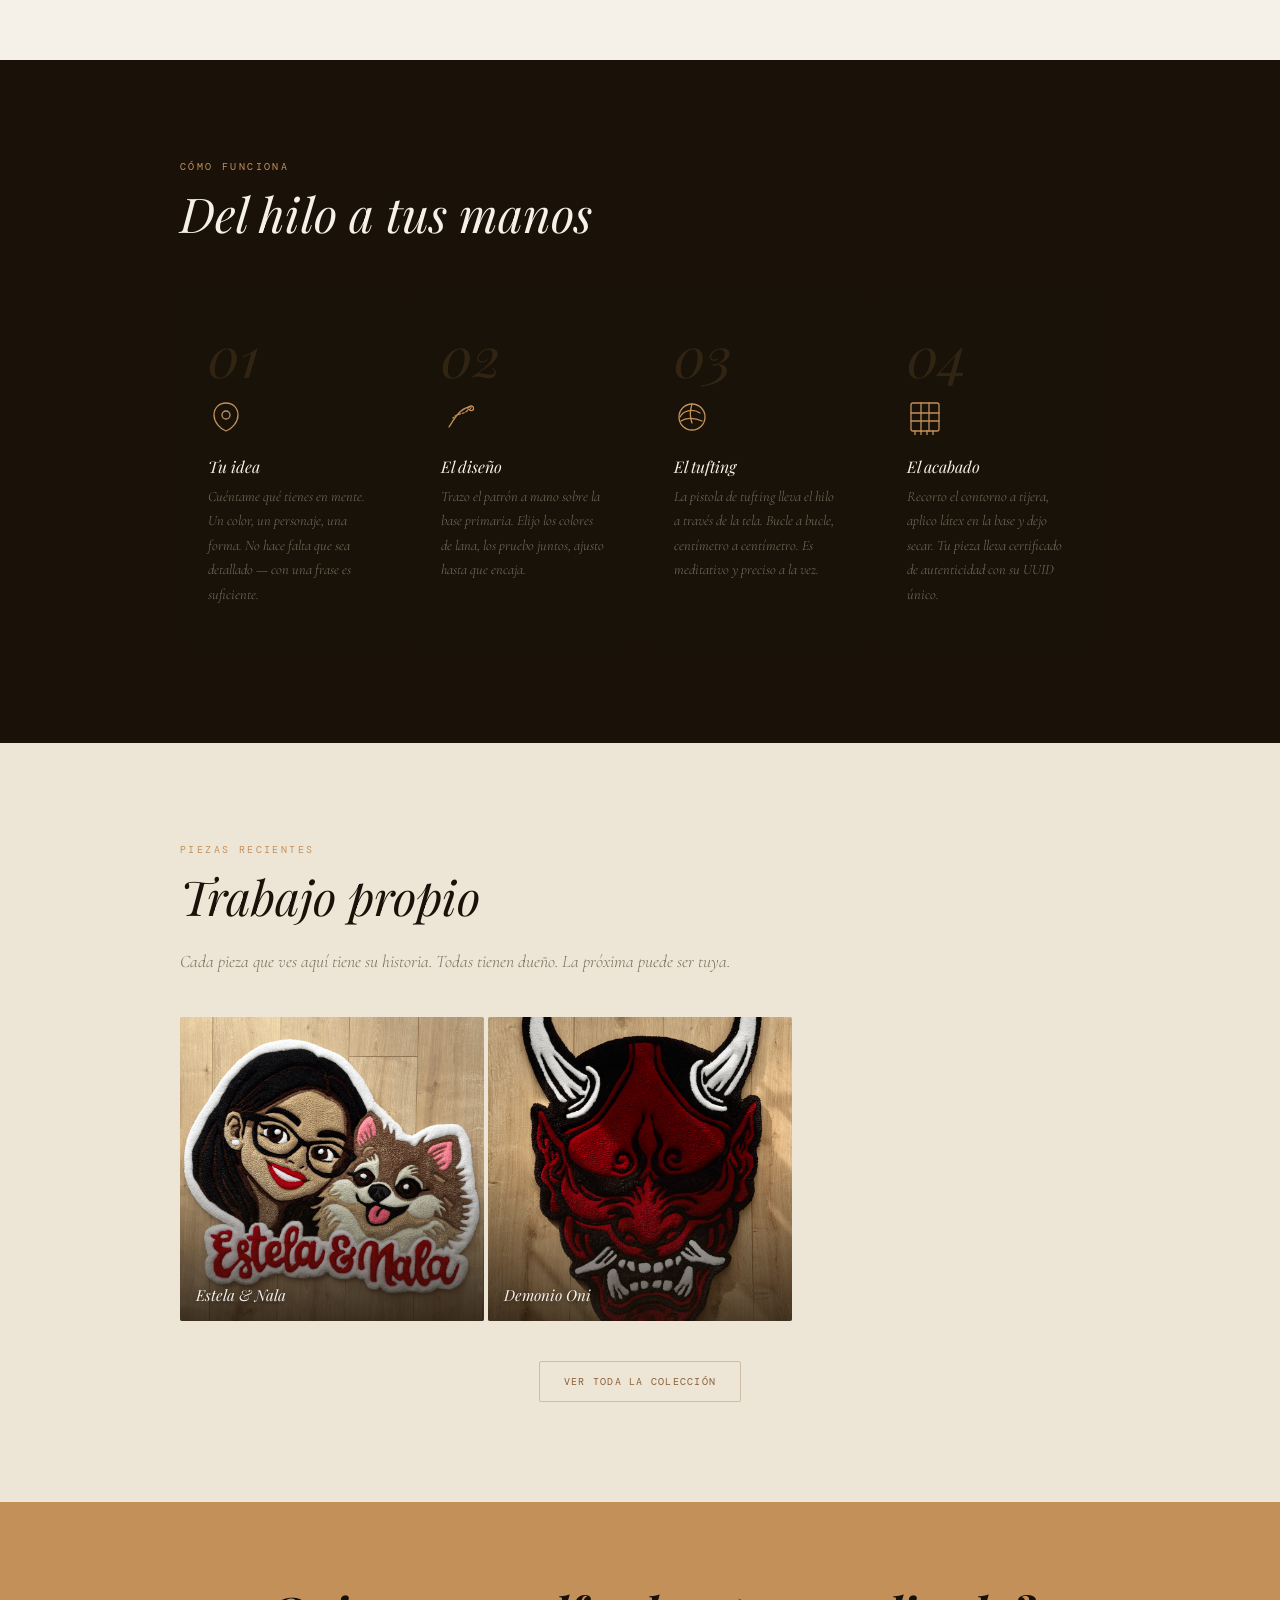
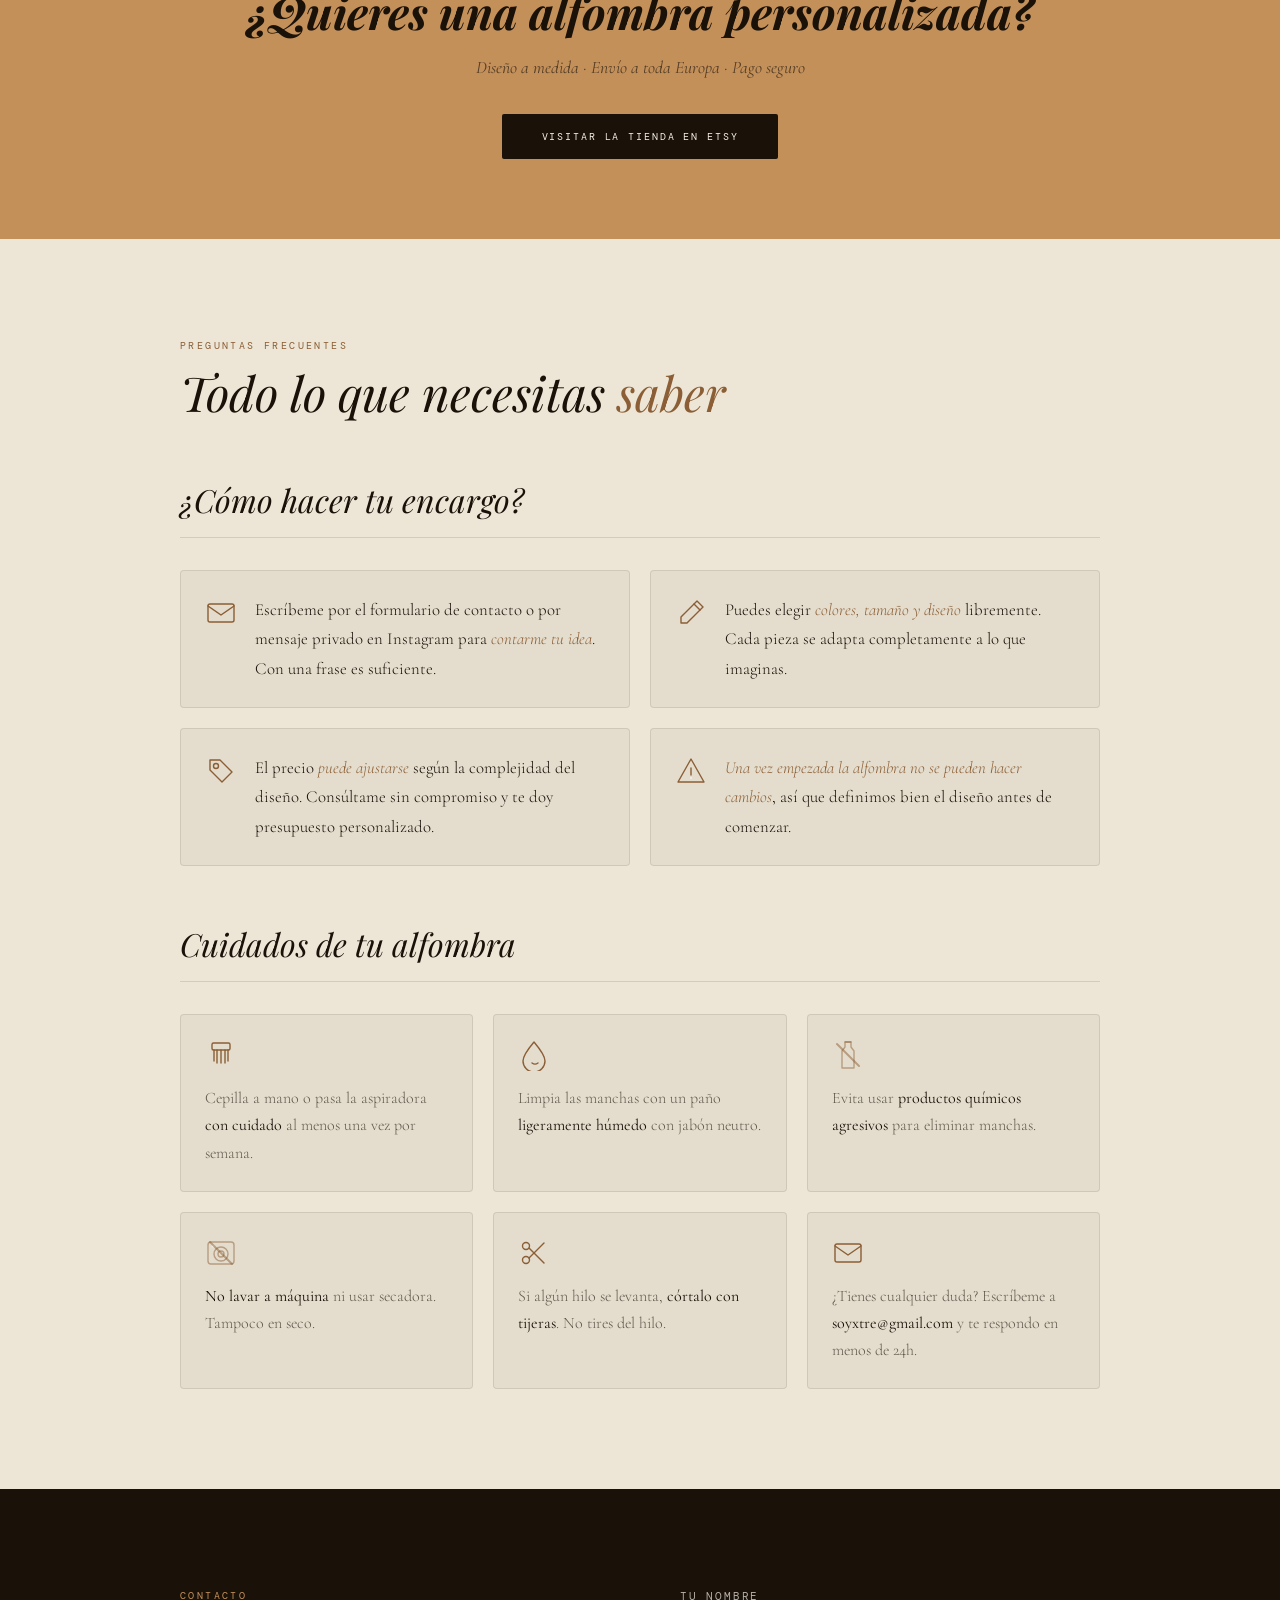
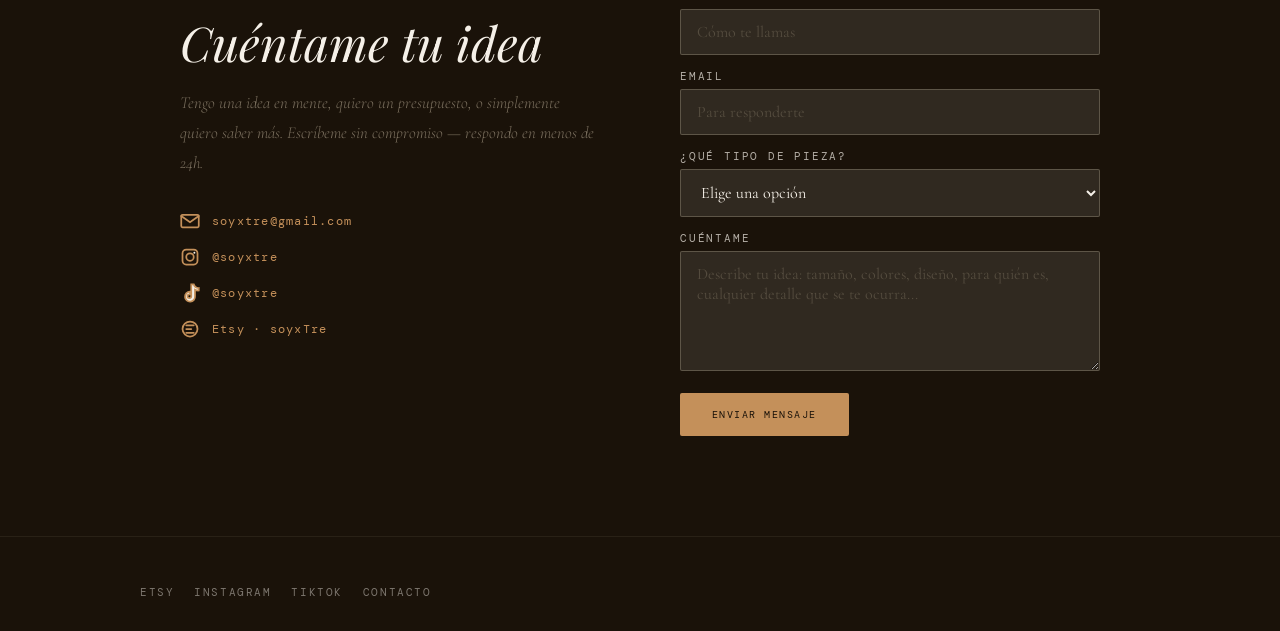
==== commit a13b5512: "soyxtre" ====
--- a/index.html
+++ b/index.html
@@ -7,6 +7,51 @@
 <link href="https://fonts.googleapis.com/css2?family=Playfair+Display:ital,wght@0,400;0,700;1,400&family=Cormorant+Garamond:ital,wght@0,300;0,400;1,300;1,400&family=DM+Mono:wght@300;400&display=swap" rel="stylesheet">
 <title>soyXtre · Alfombras artesanales hechas a mano · Sevilla</title>
 <meta name="description" content="Alfombras personalizadas hechas a mano con técnica tufting en Sevilla. Cada pieza es única.">
+
+<!-- Schema.org structured data -->
+<script type="application/ld+json">
+{
+  "@context": "https://schema.org",
+  "@type": "LocalBusiness",
+  "name": "soyXtre",
+  "description": "Alfombras artesanales personalizadas hechas a mano con técnica tufting en Sevilla. Encargos a medida con certificado de autenticidad.",
+  "url": "https://soyxtre.com",
+  "email": "soyxtre@gmail.com",
+  "address": {
+    "@type": "PostalAddress",
+    "addressLocality": "Sevilla",
+    "addressCountry": "ES"
+  },
+  "sameAs": [
+    "https://www.instagram.com/soyxtre/",
+    "https://www.tiktok.com/@soyxtre",
+    "https://www.etsy.com/shop/soyxTre"
+  ],
+  "makesOffer": {
+    "@type": "Offer",
+    "itemOffered": {
+      "@type": "Service",
+      "name": "Alfombras tufting personalizadas a encargo",
+      "description": "Diseño y creación artesanal de alfombras tufting personalizadas. Cada pieza es única y viene con certificado de autenticidad. Envío a toda Europa."
+    }
+  }
+}
+</script>
+
+<!-- Open Graph -->
+<meta property="og:type"        content="website">
+<meta property="og:url"         content="https://soyxtre.com/">
+<meta property="og:title"       content="soyXtre · Alfombras artesanales hechas a mano · Sevilla">
+<meta property="og:description" content="Alfombras personalizadas hechas a mano con técnica tufting. Diseño a medida · Envío a toda Europa · Certificado de autenticidad.">
+<meta property="og:image"       content="https://soyxtre.com/logo/xtre2.png">
+<meta property="og:locale"      content="es_ES">
+<meta property="og:site_name"   content="soyXtre">
+
+<!-- Twitter / X Card -->
+<meta name="twitter:card"        content="summary_large_image">
+<meta name="twitter:title"       content="soyXtre · Alfombras artesanales hechas a mano · Sevilla">
+<meta name="twitter:description" content="Alfombras personalizadas hechas a mano con técnica tufting. Diseño a medida · Envío a toda Europa · Certificado de autenticidad.">
+<meta name="twitter:image"       content="https://soyxtre.com/logo/xtre2.png">
 <style>
 
 :root{
@@ -183,15 +228,15 @@
 }
 .stat-n span{color:var(--accent);}
 .stat-label{
-  font-family:'DM Mono',monospace;font-size:.52rem;letter-spacing:.15em;
-  text-transform:uppercase;color:var(--muted);margin-top:4px;
+  font-family:'DM Mono',monospace;font-size:.65rem;letter-spacing:.15em;
+  text-transform:uppercase;color:var(--muted);margin-top:8px;
 }
 
 /* ── PROCESO ── */
 .process{background:var(--ink);}
 .process-grid{
-  display:grid;grid-template-columns:repeat(4,1fr);gap:3px;
-  background:rgba(196,144,90,.1);border-radius:var(--r);overflow:hidden;
+  display:grid;grid-template-columns:repeat(4,1fr);gap:12px;
+  background:transparent;border-radius:var(--r);overflow:hidden;
   margin-top:48px;
 }
 .process-step{
@@ -237,14 +282,15 @@
 .gallery-card:hover img{transform:scale(1.06);}
 .gallery-card-overlay{
   position:absolute;inset:0;
-  background:linear-gradient(to top,rgba(26,18,9,.8) 0%,transparent 60%);
-  opacity:0;transition:opacity .3s;
+  background:linear-gradient(to top,rgba(26,18,9,.75) 0%,transparent 55%);
+  opacity:1;transition:opacity .3s;
   display:flex;align-items:flex-end;padding:16px;
 }
 .gallery-card:hover .gallery-card-overlay{opacity:1;}
 .gallery-card-name{
   font-family:'Playfair Display',serif;font-size:.95rem;
   font-style:italic;color:var(--cream);
+  text-shadow:0 1px 4px rgba(0,0,0,.5);
 }
 .gallery-placeholder{
   width:100%;height:100%;
@@ -257,6 +303,64 @@
 }
 .gallery-cta{
   text-align:center;margin-top:40px;
+}
+
+/* ── FAQ ── */
+.faq-sec{background:var(--warm);}
+.faq-sec .sec-label{color:var(--accent-dark);}
+.faq-sec .sec-title{color:var(--ink);}
+.faq-sec .sec-title em{color:var(--accent-dark);}
+.faq-block{margin-top:56px;}
+.faq-block-title{
+  font-family:'Playfair Display',serif;font-size:clamp(1.4rem,3vw,2rem);
+  font-weight:400;font-style:italic;color:var(--ink);
+  margin-bottom:32px;padding-bottom:16px;
+  border-bottom:1px solid rgba(26,18,9,.12);
+}
+.faq-steps{
+  display:grid;grid-template-columns:repeat(2,1fr);gap:20px;
+}
+.faq-step{
+  display:flex;gap:18px;align-items:flex-start;
+  background:rgba(26,18,9,.04);border:1px solid rgba(26,18,9,.1);
+  border-radius:var(--r);padding:24px;
+}
+.faq-step-icon{
+  flex-shrink:0;width:32px;height:32px;
+  stroke:var(--accent-dark);fill:none;stroke-width:1.4;
+  stroke-linecap:round;stroke-linejoin:round;margin-top:2px;
+}
+.faq-step-icon.warning{stroke:var(--accent-dark);}
+.faq-step-body{
+  font-family:'Cormorant Garamond',serif;font-size:1.05rem;
+  font-weight:300;color:var(--ink);line-height:1.75;
+}
+.faq-step-body em{font-style:italic;color:var(--accent-dark);}
+.faq-care-grid{
+  display:grid;grid-template-columns:repeat(3,1fr);gap:20px;
+}
+.faq-care-item{
+  display:flex;flex-direction:column;align-items:flex-start;gap:14px;
+  background:rgba(26,18,9,.04);border:1px solid rgba(26,18,9,.1);
+  border-radius:var(--r);padding:24px;
+}
+.faq-care-icon{
+  width:32px;height:32px;
+  stroke:var(--accent-dark);fill:none;stroke-width:1.4;
+  stroke-linecap:round;stroke-linejoin:round;flex-shrink:0;
+}
+.faq-care-icon.no{stroke:rgba(139,94,53,.5);}
+.faq-care-text{
+  font-family:'Cormorant Garamond',serif;font-size:1rem;
+  font-weight:300;color:rgba(26,18,9,.65);line-height:1.7;
+}
+.faq-care-text strong{color:var(--ink);font-weight:400;}
+@media(max-width:768px){
+  .faq-steps{grid-template-columns:1fr;}
+  .faq-care-grid{grid-template-columns:repeat(2,1fr);}
+}
+@media(max-width:480px){
+  .faq-care-grid{grid-template-columns:1fr;}
 }
 
 /* ── CONTACTO ── */
@@ -275,11 +379,11 @@
   display:flex;align-items:center;gap:12px;
 }
 .contact-detail svg{
-  width:16px;height:16px;stroke:var(--accent);fill:none;
+  width:20px;height:20px;stroke:var(--accent);fill:none;
   stroke-width:1.4;stroke-linecap:round;flex-shrink:0;
 }
 .contact-detail span{
-  font-family:'DM Mono',monospace;font-size:.62rem;
+  font-family:'DM Mono',monospace;font-size:.78rem;
   letter-spacing:.1em;color:var(--muted);
 }
 .contact-detail a{color:var(--accent);text-decoration:none;}
@@ -289,20 +393,21 @@
 .contact-form{display:flex;flex-direction:column;gap:14px;}
 .form-field{display:flex;flex-direction:column;gap:6px;}
 .form-label{
-  font-family:'DM Mono',monospace;font-size:.55rem;
-  letter-spacing:.16em;text-transform:uppercase;color:var(--muted);
+  font-family:'DM Mono',monospace;font-size:.7rem;
+  letter-spacing:.16em;text-transform:uppercase;color:var(--cream);opacity:.7;
 }
 .form-input{
-  background:rgba(245,240,232,.06);
-  border:1px solid rgba(212,201,176,.16);
+  background:rgba(245,240,232,.1);
+  border:1px solid rgba(212,201,176,.28);
   border-radius:2px;padding:12px 16px;
   font-family:'Cormorant Garamond',serif;font-size:1rem;
   color:var(--cream);outline:none;width:100%;
-  transition:border-color .2s,background .2s;
+  transition:border-color .2s,background .2s,box-shadow .2s;
 }
 .form-input:focus{
-  border-color:rgba(196,144,90,.5);
-  background:rgba(245,240,232,.09);
+  border-color:rgba(196,144,90,.75);
+  background:rgba(245,240,232,.13);
+  box-shadow:0 0 0 3px rgba(196,144,90,.12);
 }
 .form-input::placeholder{color:rgba(122,111,94,.5);}
 textarea.form-input{resize:vertical;min-height:120px;}
@@ -349,6 +454,7 @@
   <div class="nav-links">
     <a href="index.html" class="active">Inicio</a>
       <a href="certs.html">Colección</a>
+      <a href="index.html#faq">FAQ</a>
       <a href="index.html#contacto">Contacto</a>
   </div>
   <button class="nav-burger" aria-label="Menú">
@@ -490,6 +596,121 @@
   <p class="etsy-banner-sub">Diseño a medida · Envío a toda Europa · Pago seguro</p>
   <a href="https://www.etsy.com/shop/soyxTre" target="_blank" class="btn-etsy-big">Visitar la tienda en Etsy</a>
 </div>
+
+<!-- ── FAQ ── -->
+<section class="section faq-sec" id="faq">
+  <div class="container">
+    <div class="sec-label reveal">Preguntas frecuentes</div>
+    <h2 class="sec-title reveal">Todo lo que necesitas <em>saber</em></h2>
+
+    <!-- Bloque 1: Cómo pedir -->
+    <div class="faq-block">
+      <h3 class="faq-block-title reveal">¿Cómo hacer tu encargo?</h3>
+      <div class="faq-steps">
+
+        <div class="faq-step reveal">
+          <svg class="faq-step-icon" viewBox="0 0 32 32">
+            <rect x="3" y="7" width="26" height="18" rx="2"/>
+            <path d="M3 9l13 9 13-9"/>
+          </svg>
+          <p class="faq-step-body">Escríbeme por el formulario de contacto o por mensaje privado en Instagram para <em>contarme tu idea</em>. Con una frase es suficiente.</p>
+        </div>
+
+        <div class="faq-step reveal">
+          <svg class="faq-step-icon" viewBox="0 0 32 32">
+            <path d="M22 4l6 6L12 26H6v-6L22 4z"/>
+            <path d="M19 7l6 6"/>
+          </svg>
+          <p class="faq-step-body">Puedes elegir <em>colores, tamaño y diseño</em> libremente. Cada pieza se adapta completamente a lo que imaginas.</p>
+        </div>
+
+        <div class="faq-step reveal">
+          <svg class="faq-step-icon" viewBox="0 0 32 32">
+            <path d="M5 5v10l12 12 10-10L15 5H5z"/>
+            <circle cx="11" cy="11" r="2.5"/>
+          </svg>
+          <p class="faq-step-body">El precio <em>puede ajustarse</em> según la complejidad del diseño. Consúltame sin compromiso y te doy presupuesto personalizado.</p>
+        </div>
+
+        <div class="faq-step reveal">
+          <svg class="faq-step-icon warning" viewBox="0 0 32 32">
+            <path d="M16 4L29 27H3L16 4z"/>
+            <path d="M16 13v7"/>
+            <circle cx="16" cy="23" r="1" fill="currentColor" stroke="none"/>
+          </svg>
+          <p class="faq-step-body"><em>Una vez empezada la alfombra no se pueden hacer cambios</em>, así que definimos bien el diseño antes de comenzar.</p>
+        </div>
+
+      </div>
+    </div>
+
+    <!-- Bloque 2: Cuidados -->
+    <div class="faq-block">
+      <h3 class="faq-block-title reveal">Cuidados de tu alfombra</h3>
+      <div class="faq-care-grid">
+
+        <div class="faq-care-item reveal">
+          <svg class="faq-care-icon" viewBox="0 0 32 32">
+            <rect x="7" y="4" width="18" height="7" rx="1.5"/>
+            <line x1="9"  y1="11" x2="9"  y2="22"/>
+            <line x1="12" y1="11" x2="12" y2="24"/>
+            <line x1="16" y1="11" x2="16" y2="24"/>
+            <line x1="20" y1="11" x2="20" y2="24"/>
+            <line x1="23" y1="11" x2="23" y2="22"/>
+          </svg>
+          <p class="faq-care-text">Cepilla a mano o pasa la aspiradora <strong>con cuidado</strong> al menos una vez por semana.</p>
+        </div>
+
+        <div class="faq-care-item reveal">
+          <svg class="faq-care-icon" viewBox="0 0 32 32">
+            <path d="M16 3 C16 3 5 16 5 22 a11 11 0 0 0 22 0 C27 16 16 3 16 3z"/>
+            <path d="M20 24 a5 5 0 0 1-6 0"/>
+          </svg>
+          <p class="faq-care-text">Limpia las manchas con un paño <strong>ligeramente húmedo</strong> con jabón neutro.</p>
+        </div>
+
+        <div class="faq-care-item reveal">
+          <svg class="faq-care-icon no" viewBox="0 0 32 32">
+            <path d="M13 3h6v5l3 4v17H10V12l3-4V3z"/>
+            <line x1="13" y1="3" x2="19" y2="3"/>
+            <line x1="5" y1="5" x2="27" y2="27" stroke-width="2"/>
+          </svg>
+          <p class="faq-care-text">Evita usar <strong>productos químicos agresivos</strong> para eliminar manchas.</p>
+        </div>
+
+        <div class="faq-care-item reveal">
+          <svg class="faq-care-icon no" viewBox="0 0 32 32">
+            <rect x="3" y="5" width="26" height="22" rx="3"/>
+            <circle cx="16" cy="17" r="7"/>
+            <circle cx="16" cy="17" r="3"/>
+            <circle cx="8" cy="9" r="1.5" fill="currentColor" stroke="none"/>
+            <line x1="5" y1="5" x2="27" y2="27" stroke-width="2"/>
+          </svg>
+          <p class="faq-care-text"><strong>No lavar a máquina</strong> ni usar secadora. Tampoco en seco.</p>
+        </div>
+
+        <div class="faq-care-item reveal">
+          <svg class="faq-care-icon" viewBox="0 0 32 32">
+            <circle cx="8" cy="9" r="3.5"/>
+            <circle cx="8" cy="23" r="3.5"/>
+            <line x1="11" y1="11" x2="26" y2="26"/>
+            <line x1="11" y1="21" x2="26" y2="6"/>
+          </svg>
+          <p class="faq-care-text">Si algún hilo se levanta, <strong>córtalo con tijeras</strong>. No tires del hilo.</p>
+        </div>
+
+        <div class="faq-care-item reveal">
+          <svg class="faq-care-icon" viewBox="0 0 32 32">
+            <rect x="3" y="7" width="26" height="18" rx="2"/>
+            <path d="M3 9l13 9 13-9"/>
+          </svg>
+          <p class="faq-care-text">¿Tienes cualquier duda? Escríbeme a <strong>soyxtre@gmail.com</strong> y te respondo en menos de 24h.</p>
+        </div>
+
+      </div>
+    </div>
+  </div>
+</section>
 
 <!-- ── CONTACTO ── -->
 <section class="section contact-sec" id="contacto">
@@ -623,32 +844,44 @@
   }
 })();
 
-// ── Contact form (Formspree or mailto fallback) ───────────────────────────
+// ── Contact form via Formspree ────────────────────────────────────────────
 document.getElementById('contact-form').addEventListener('submit', function(e){
   e.preventDefault();
+  var btn    = this.querySelector('button[type="submit"]');
+  var status = document.getElementById('form-status');
   var name    = document.getElementById('cf-name').value.trim();
   var email   = document.getElementById('cf-email').value.trim();
   var subject = document.getElementById('cf-subject').value;
   var msg     = document.getElementById('cf-msg').value.trim();
 
-  // Option A: use Formspree — replace YOUR_FORM_ID
-  // fetch('https://formspree.io/f/YOUR_FORM_ID', {
-  //   method:'POST', headers:{'Content-Type':'application/json'},
-  //   body: JSON.stringify({name,email,subject,message:msg})
-  // }).then(...)
-
-  // Option B: mailto fallback (works without backend)
-  var body = encodeURIComponent(
-    'Nombre: ' + name + '\n' +
-    'Email: ' + email + '\n' +
-    'Tipo de pieza: ' + subject + '\n\n' +
-    msg
-  );
-  window.location.href = 'mailto:soyxtre@gmail.com?subject=Encargo soyXtre&body=' + body;
-
-  var status = document.getElementById('form-status');
-  status.classList.add('show');
-  setTimeout(function(){ status.classList.remove('show'); }, 3000);
+  btn.disabled = true;
+  btn.textContent = 'Enviando…';
+
+  fetch('https://formspree.io/f/xvzdrpje', {
+    method: 'POST',
+    headers: { 'Content-Type': 'application/json', 'Accept': 'application/json' },
+    body: JSON.stringify({ name: name, email: email, subject: subject, message: msg })
+  })
+  .then(function(r){ return r.json().then(function(d){ return { ok: r.ok, data: d }; }); })
+  .then(function(res){
+    if(res.ok){
+      status.textContent = '✓ Mensaje enviado — te respondo pronto';
+      status.style.color = 'rgba(138,173,142,.9)';
+      document.getElementById('contact-form').reset();
+    } else {
+      throw new Error(res.data.error || 'Error');
+    }
+  })
+  .catch(function(){
+    status.textContent = '✗ No se pudo enviar — escríbeme a soyxtre@gmail.com';
+    status.style.color = 'rgba(200,100,100,.9)';
+  })
+  .finally(function(){
+    btn.disabled = false;
+    btn.textContent = 'Enviar mensaje';
+    status.classList.add('show');
+    setTimeout(function(){ status.classList.remove('show'); }, 5000);
+  });
 });
 </script>
 <script src="script.js"></script>
--- a/styles.css
+++ b/styles.css
@@ -14,9 +14,9 @@
 }
 .nav-links{display:flex;align-items:center;gap:28px;}
 .nav-links a{
-  font-family:'DM Mono',monospace;font-size:.6rem;
+  font-family:'DM Mono',monospace;font-size:.75rem;
   letter-spacing:.18em;text-transform:uppercase;
-  color:var(--muted);text-decoration:none;
+  color:rgba(245,240,232,.7);text-decoration:none;
   transition:color .2s;
 }
 .nav-links a:hover,.nav-links a.active{color:var(--cream);}
@@ -53,12 +53,12 @@
 }
 .footer-links{display:flex;gap:20px;}
 .footer-links a{
-  font-family:'DM Mono',monospace;font-size:.55rem;
+  font-family:'DM Mono',monospace;font-size:.7rem;
   letter-spacing:.14em;text-transform:uppercase;
-  color:rgba(122,111,94,.5);text-decoration:none;
+  color:rgba(245,240,232,.45);text-decoration:none;
   transition:color .2s;
 }
-.footer-links a:hover{color:var(--muted);}
+.footer-links a:hover{color:rgba(245,240,232,.8);}
 
 /* ── ANIMATIONS ── */
 @keyframes fadeUp{from{opacity:0;transform:translateY(16px)}to{opacity:1;transform:none}}
